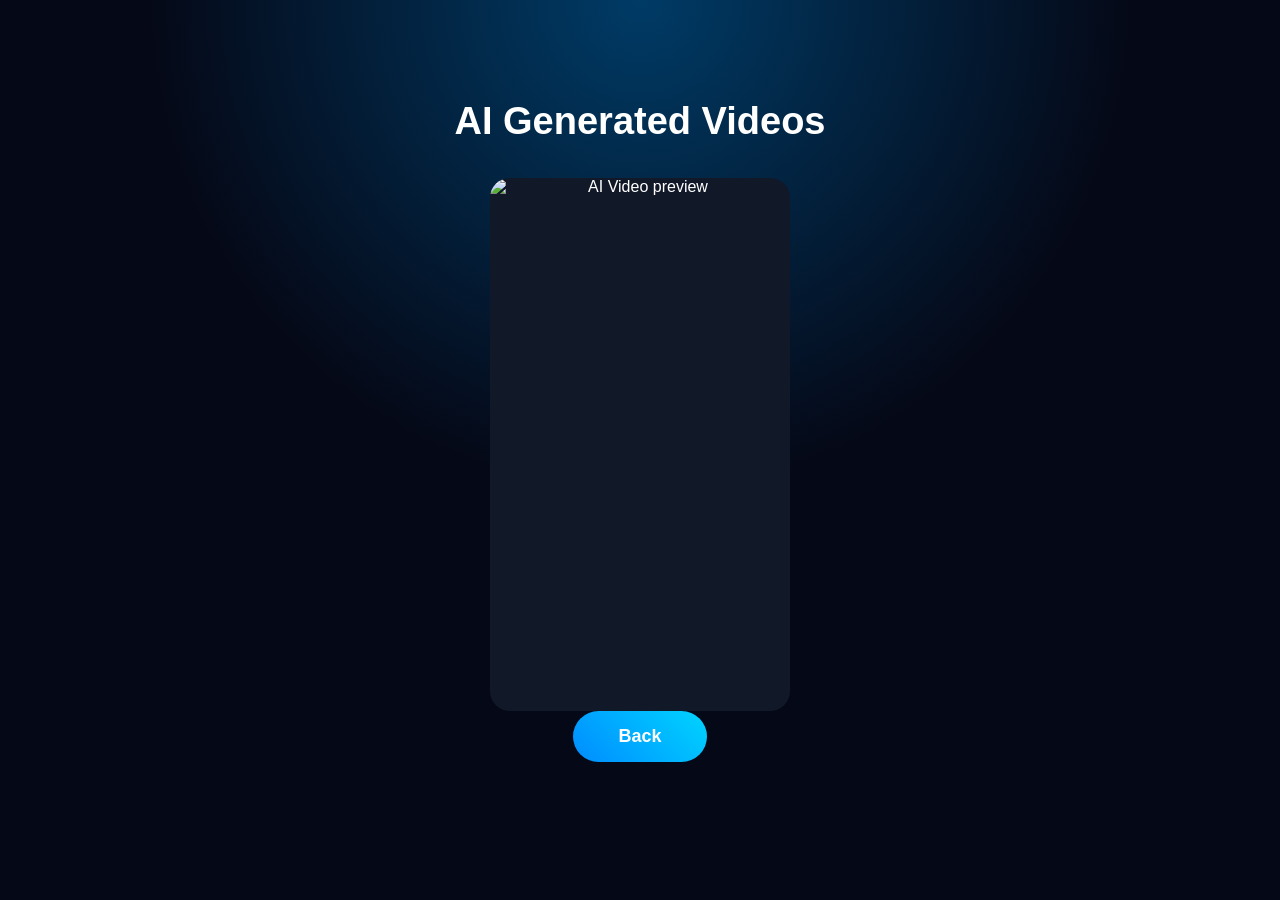
==== ai-videos.html @ a674c2e8 "Add AI generated short section with vertical shorts layout" ====
<!DOCTYPE html>
<html>
<head>
<title>AI Videos | Bilal Kamran</title>
<link rel="stylesheet" href="style.css">
</head>
<body>
<section>
<h2>AI Generated Videos</h2>

<div class="cards video-cards vertical-cards">
<a rel="noopener" target="_blank" class="card video-card" href="video.html?url=https://drive.google.com/file/d/1SSKSe4ExkJfaGHB2hDy2I7KUxuWmXP2m/preview">
<img class="video-thumb" src="https://drive.google.com/thumbnail?id=1SSKSe4ExkJfaGHB2hDy2I7KUxuWmXP2m" alt="AI Video preview">
</a>
</div>

<a href="index.html"><button>Back</button></a>
</section>
</body>
</html>
---- style.css ----
*{margin:0;padding:0;box-sizing:border-box;font-family:Arial,sans-serif}html{scroll-behavior:smooth}body{background:#050816;color:white;overflow-x:hidden}body:before{content:'';position:fixed;inset:0;background:radial-gradient(circle at top,#003b66,#050816 45%);z-index:-2}nav{position:fixed;top:0;width:100%;display:flex;justify-content:space-between;align-items:center;padding:20px 8%;background:#050816dd;backdrop-filter:blur(12px);z-index:1000}.logo{font-size:28px}.logo span,.hero span{color:#00aaff}.nav-links{display:flex;gap:22px}.nav-links a{color:white;text-decoration:none}.nav-links a:hover{color:#00aaff}.page-loader{position:fixed;inset:0;background:#050816;z-index:9999;display:flex;align-items:center;justify-content:center;animation:hideLoader 1.5s forwards}.page-loader div{width:70px;height:70px;border:5px solid #00aaff;border-top-color:transparent;border-radius:50%;animation:spin 1s linear infinite}@keyframes spin{to{transform:rotate(360deg)}}@keyframes hideLoader{to{opacity:0;visibility:hidden}}.hero{height:100vh;display:flex;align-items:center;padding:0 10%;position:relative;overflow:hidden}.timeline-bg{position:absolute;inset:0;background:repeating-linear-gradient(90deg,transparent 0 80px,#00aaff22 81px),repeating-linear-gradient(0deg,transparent 0 60px,#00aaff18 61px);animation:timeline 10s linear infinite;opacity:.35}@keyframes timeline{to{transform:translateX(-160px)}}.hero-content{width:100%;z-index:1}.hero h1{font-size:60px}.hero p{max-width:650px;margin:20px 0;font-size:20px;line-height:1.6}.hero-row{display:flex;align-items:center;gap:60px}.buttons a{text-decoration:none}.buttons button,button{padding:15px 45px;border:0;border-radius:35px;background:linear-gradient(45deg,#008cff,#00d4ff);color:white;cursor:pointer;font-size:18px;font-weight:bold;transition:.3s}.buttons button:hover,button:hover{transform:translateY(-6px) scale(1.05);box-shadow:0 0 35px #00aaff}section{padding:100px 10%;text-align:center}section h2{font-size:38px;margin-bottom:35px}.about-box{background:#111827;padding:35px;border-radius:25px;max-width:900px;margin:auto;display:flex;align-items:center;gap:30px;transition:.4s}.about-box:hover{transform:translateY(-10px);box-shadow:0 0 35px #00aaff}.reveal{animation:reveal 1s ease}@keyframes reveal{from{opacity:0;transform:translateY(50px)}to{opacity:1;transform:translateY(0)}}.cards{display:flex;justify-content:center;gap:30px;flex-wrap:wrap}.card{background:#111827;padding:25px;border-radius:20px;transition:.4s;text-decoration:none;color:white}.card:hover{transform:translateY(-10px) scale(1.03);box-shadow:0 0 35px #00aaff}.profile{width:170px;height:170px;border-radius:50%;object-fit:cover}.contact-cards .contact-card{width:220px;height:180px;display:flex;flex-direction:column;align-items:center;justify-content:center}.contact-card div{font-size:45px;margin-bottom:12px}.contact-card p{color:#aaa}@media(max-width:768px){.hero h1{font-size:42px}.hero-row{flex-direction:column;gap:20px}.nav-links{display:none}.about-box{flex-direction:column}.card{width:90%}}

/* Video portfolio cards */
.video-cards{display:grid;grid-template-columns:repeat(auto-fit,minmax(260px,1fr));gap:35px;max-width:1200px;margin:0 auto;align-items:center}
.video-card{padding:0!important;overflow:hidden;display:block;width:100%;max-width:360px;margin:auto;background:#111827;border-radius:20px}
.video-thumb{display:block;width:100%;height:100%;object-fit:cover}
.video-cards .video-card{aspect-ratio:16/9}
.vertical-cards .video-card,.vertical-card{aspect-ratio:9/16;max-width:300px}
.vertical-cards{grid-template-columns:repeat(auto-fit,minmax(220px,300px));justify-content:center}
@media(max-width:768px){.video-cards{grid-template-columns:1fr}.video-card{max-width:95%}.vertical-cards .video-card,.vertical-card{max-width:260px}}
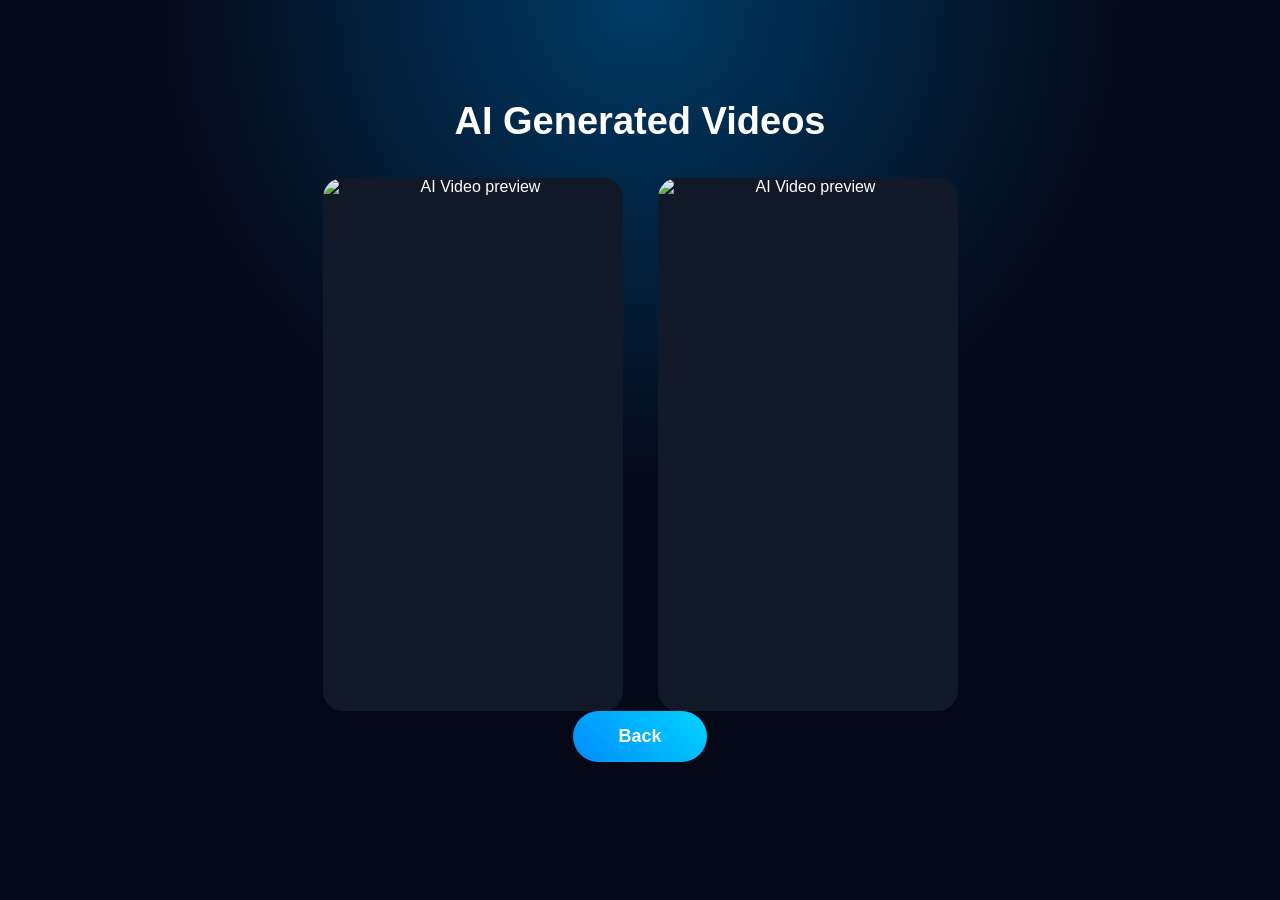
==== commit 28b4edec: "Add second AI generated short" ====
--- a/ai-videos.html
+++ b/ai-videos.html
@@ -12,6 +12,10 @@
 <a rel="noopener" target="_blank" class="card video-card" href="video.html?url=https://drive.google.com/file/d/1SSKSe4ExkJfaGHB2hDy2I7KUxuWmXP2m/preview">
 <img class="video-thumb" src="https://drive.google.com/thumbnail?id=1SSKSe4ExkJfaGHB2hDy2I7KUxuWmXP2m" alt="AI Video preview">
 </a>
+
+<a rel="noopener" target="_blank" class="card video-card" href="video.html?url=https://drive.google.com/file/d/1vic1q8c7c0RLykvrFoA2ByBsp5j6Nu7o/preview">
+<img class="video-thumb" src="https://drive.google.com/thumbnail?id=1vic1q8c7c0RLykvrFoA2ByBsp5j6Nu7o" alt="AI Video preview">
+</a>
 </div>
 
 <a href="index.html"><button>Back</button></a>
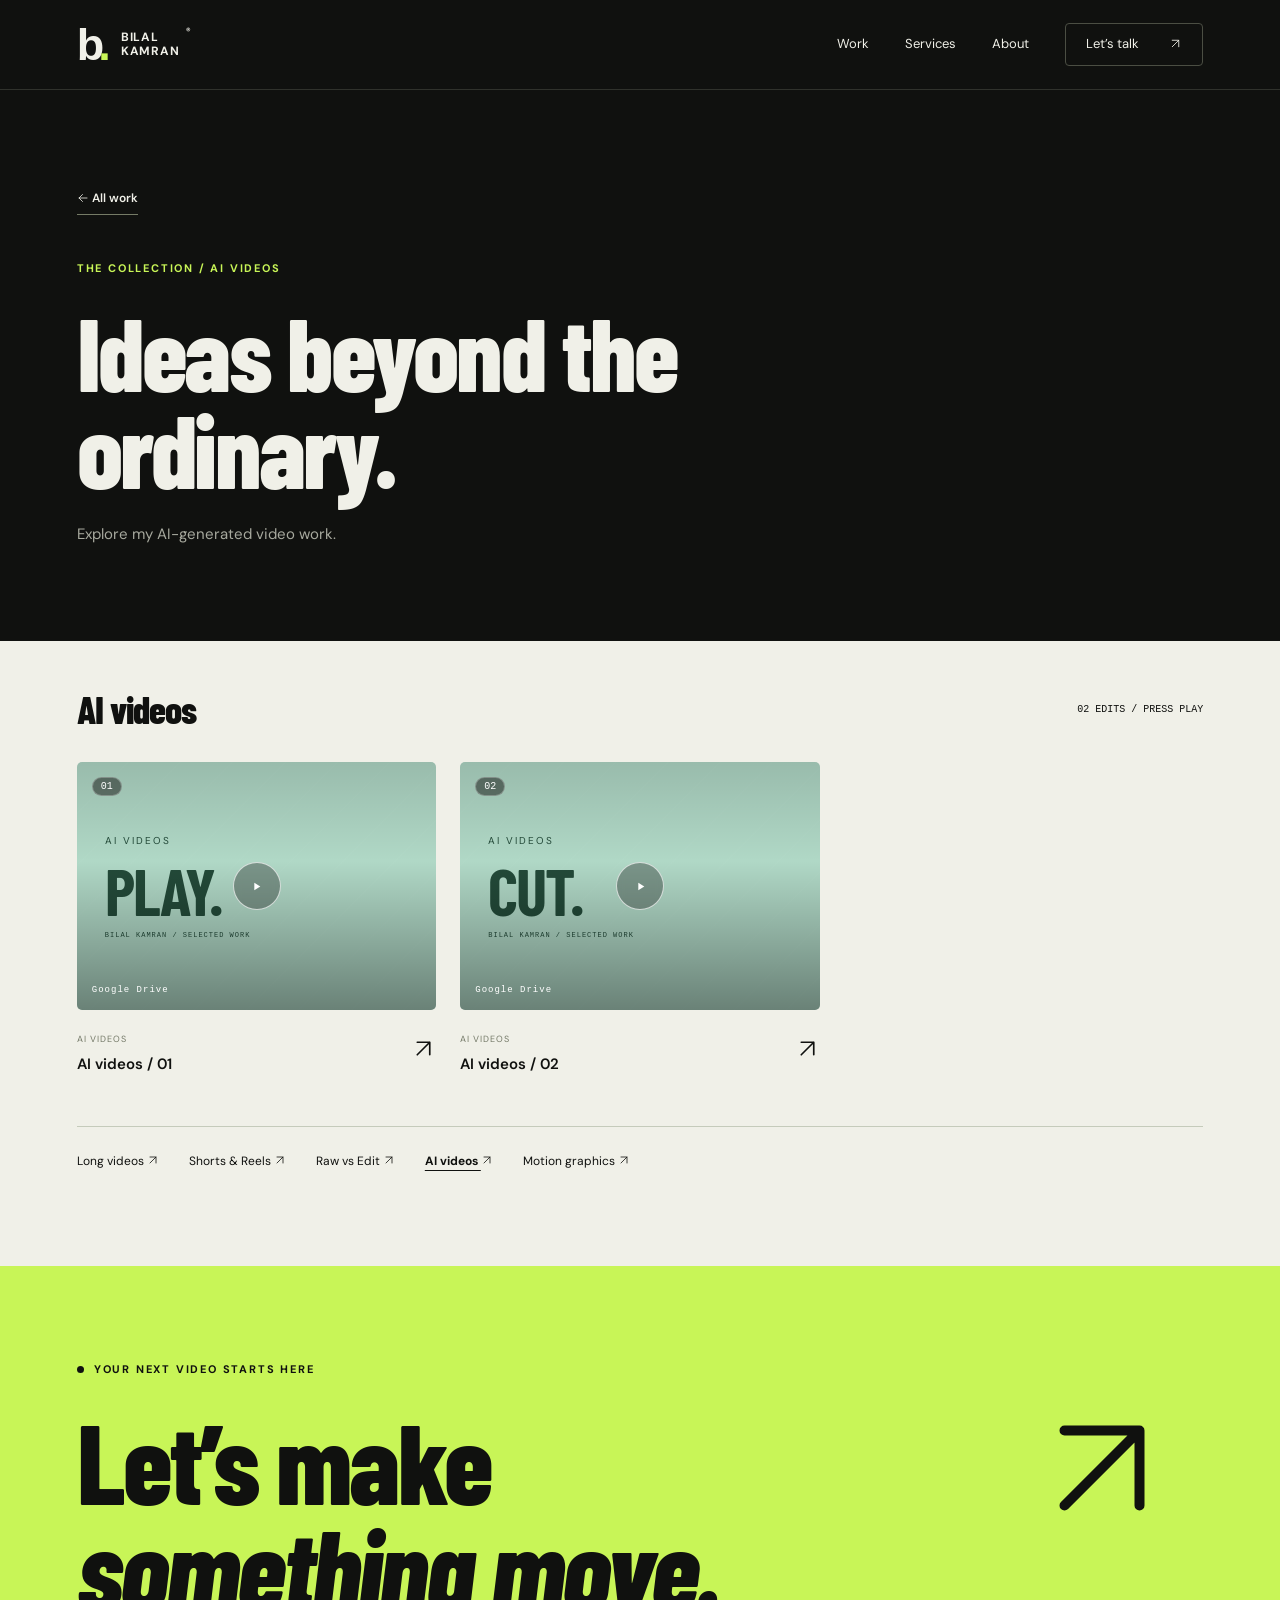
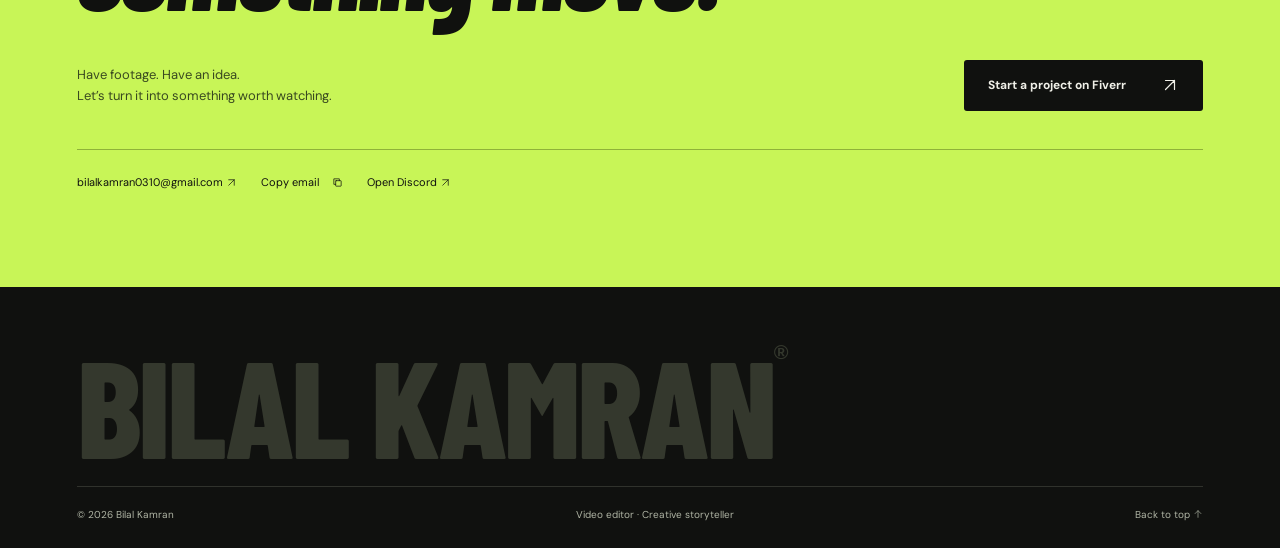
==== commit 7d0b7437: "Rebuild portfolio with cinematic lime design and responsive video galleries" ====
--- a/ai-videos.html
+++ b/ai-videos.html
@@ -1,24 +1,196 @@
-<!DOCTYPE html>
-<html>
+<!doctype html>
+<html lang="en">
 <head>
-<title>AI Videos | Bilal Kamran</title>
+<meta charset="utf-8">
+<meta name="viewport" content="width=device-width, initial-scale=1">
+<meta name="theme-color" content="#10110f">
+<meta name="description" content="Explore my AI-generated video work.">
+<title>AI videos | Bilal Kamran</title>
+<link rel="icon" href="assets/images/profile.ico">
 <link rel="stylesheet" href="style.css">
+<script src="script.js" defer>
+</script>
 </head>
 <body>
-<section>
-<h2>AI Generated Videos</h2>
-
-<div class="cards video-cards vertical-cards">
-<a rel="noopener" target="_blank" class="card video-card" href="video.html?url=https://drive.google.com/file/d/1SSKSe4ExkJfaGHB2hDy2I7KUxuWmXP2m/preview">
-<img class="video-thumb" src="https://drive.google.com/thumbnail?id=1SSKSe4ExkJfaGHB2hDy2I7KUxuWmXP2m" alt="AI Video preview">
+<a class="skip-link" href="#main">Skip to content</a>
+<header class="site-header">
+<a class="brand" href="index.html" aria-label="Bilal Kamran home">
+<span class="brand-symbol">b<span>.</span>
+</span>
+<span>BILAL<br>KAMRAN<span class="brand-dot">®</span>
+</span>
 </a>
-
-<a rel="noopener" target="_blank" class="card video-card" href="video.html?url=https://drive.google.com/file/d/1vic1q8c7c0RLykvrFoA2ByBsp5j6Nu7o/preview">
-<img class="video-thumb" src="https://drive.google.com/thumbnail?id=1vic1q8c7c0RLykvrFoA2ByBsp5j6Nu7o" alt="AI Video preview">
+<button class="menu-toggle" aria-expanded="false" aria-controls="navigation">Menu <span>
+<svg class="icon" viewBox="0 0 24 24" fill="none" stroke="currentColor" stroke-width="1.6" stroke-linecap="round" stroke-linejoin="round" aria-hidden="true">
+<path d="M12 4v16M4 12h16"/>
+</svg>
+</span>
+</button>
+<nav id="navigation" aria-label="Main navigation">
+<a href="index.html#portfolio">Work</a>
+<a href="index.html#services">Services</a>
+<a href="index.html#about">About</a>
+<a class="nav-contact" href="index.html#contact">Let’s talk <span>
+<svg class="icon" viewBox="0 0 24 24" fill="none" stroke="currentColor" stroke-width="1.6" stroke-linecap="round" stroke-linejoin="round" aria-hidden="true">
+<path d="M6 18 18 6M6 6h12v12"/>
+</svg>
+</span>
+</a>
+</nav>
+</header>
+<main id="main">
+<section class="collection-hero section-pad" id="top">
+<a class="text-link" href="index.html#portfolio">
+<svg class="icon" viewBox="0 0 24 24" fill="none" stroke="currentColor" stroke-width="1.6" stroke-linecap="round" stroke-linejoin="round" aria-hidden="true">
+<path d="M20 12H4m7-7-7 7 7 7"/>
+</svg> All work</a>
+<div class="eyebrow">THE COLLECTION / AI VIDEOS</div>
+<h1>Ideas beyond the ordinary.</h1>
+<p>Explore my AI-generated video work.</p>
+</section>
+<section class="work section-pad collection-work">
+<div class="collection-meta">
+<h2>AI videos</h2>
+<span>02 EDITS / PRESS PLAY</span>
+</div>
+<div class="project-grid">
+<article class="project" data-category="ai-videos" data-categories="ai-videos">
+<a class="project-link" href="video.html?url=https%3A%2F%2Fdrive.google.com%2Ffile%2Fd%2F1SSKSe4ExkJfaGHB2hDy2I7KUxuWmXP2m%2Fpreview" aria-label="Watch AI videos / 01">
+<div class="project-art art-ai-videos">
+<div class="art-type" aria-hidden="true">
+<span>AI videos</span>
+<strong>PLAY.</strong>
+<small>BILAL KAMRAN / SELECTED WORK</small>
+</div>
+<img src="https://drive.google.com/thumbnail?id=1SSKSe4ExkJfaGHB2hDy2I7KUxuWmXP2m&amp;sz=w800" alt="Preview of AI videos / 01" loading="lazy" decoding="async">
+<span class="project-index">01</span>
+<span class="play-icon" aria-hidden="true">
+<svg class="icon" viewBox="0 0 24 24" fill="none" stroke="currentColor" stroke-width="1.6" stroke-linecap="round" stroke-linejoin="round" aria-hidden="true">
+<path d="m8 5 11 7-11 7Z" fill="currentColor" stroke="none"/>
+</svg>
+</span>
+<span class="project-provider">Google Drive</span>
+</div>
+<div class="project-caption">
+<div>
+<span>AI videos</span>
+<h3>AI videos / 01</h3>
+</div>
+<span class="project-arrow" aria-hidden="true">
+<svg class="icon" viewBox="0 0 24 24" fill="none" stroke="currentColor" stroke-width="1.6" stroke-linecap="round" stroke-linejoin="round" aria-hidden="true">
+<path d="M6 18 18 6M6 6h12v12"/>
+</svg>
+</span>
+</div>
+</a>
+</article>
+<article class="project" data-category="ai-videos" data-categories="ai-videos">
+<a class="project-link" href="video.html?url=https%3A%2F%2Fdrive.google.com%2Ffile%2Fd%2F1vic1q8c7c0RLykvrFoA2ByBsp5j6Nu7o%2Fpreview" aria-label="Watch AI videos / 02">
+<div class="project-art art-ai-videos">
+<div class="art-type" aria-hidden="true">
+<span>AI videos</span>
+<strong>CUT.</strong>
+<small>BILAL KAMRAN / SELECTED WORK</small>
+</div>
+<img src="https://drive.google.com/thumbnail?id=1vic1q8c7c0RLykvrFoA2ByBsp5j6Nu7o&amp;sz=w800" alt="Preview of AI videos / 02" loading="lazy" decoding="async">
+<span class="project-index">02</span>
+<span class="play-icon" aria-hidden="true">
+<svg class="icon" viewBox="0 0 24 24" fill="none" stroke="currentColor" stroke-width="1.6" stroke-linecap="round" stroke-linejoin="round" aria-hidden="true">
+<path d="m8 5 11 7-11 7Z" fill="currentColor" stroke="none"/>
+</svg>
+</span>
+<span class="project-provider">Google Drive</span>
+</div>
+<div class="project-caption">
+<div>
+<span>AI videos</span>
+<h3>AI videos / 02</h3>
+</div>
+<span class="project-arrow" aria-hidden="true">
+<svg class="icon" viewBox="0 0 24 24" fill="none" stroke="currentColor" stroke-width="1.6" stroke-linecap="round" stroke-linejoin="round" aria-hidden="true">
+<path d="M6 18 18 6M6 6h12v12"/>
+</svg>
+</span>
+</div>
+</a>
+</article>
+</div>
+<nav class="collection-nav" aria-label="Work collections">
+<a href="long-videos.html" >Long videos <svg class="icon" viewBox="0 0 24 24" fill="none" stroke="currentColor" stroke-width="1.6" stroke-linecap="round" stroke-linejoin="round" aria-hidden="true">
+<path d="M6 18 18 6M6 6h12v12"/>
+</svg>
+</a>
+<a href="shorts.html" >Shorts & Reels <svg class="icon" viewBox="0 0 24 24" fill="none" stroke="currentColor" stroke-width="1.6" stroke-linecap="round" stroke-linejoin="round" aria-hidden="true">
+<path d="M6 18 18 6M6 6h12v12"/>
+</svg>
+</a>
+<a href="raw-edit-shorts.html" >Raw vs Edit <svg class="icon" viewBox="0 0 24 24" fill="none" stroke="currentColor" stroke-width="1.6" stroke-linecap="round" stroke-linejoin="round" aria-hidden="true">
+<path d="M6 18 18 6M6 6h12v12"/>
+</svg>
+</a>
+<a href="ai-videos.html" aria-current="page">AI videos <svg class="icon" viewBox="0 0 24 24" fill="none" stroke="currentColor" stroke-width="1.6" stroke-linecap="round" stroke-linejoin="round" aria-hidden="true">
+<path d="M6 18 18 6M6 6h12v12"/>
+</svg>
+</a>
+<a href="motion-graphics.html" >Motion graphics <svg class="icon" viewBox="0 0 24 24" fill="none" stroke="currentColor" stroke-width="1.6" stroke-linecap="round" stroke-linejoin="round" aria-hidden="true">
+<path d="M6 18 18 6M6 6h12v12"/>
+</svg>
+</a>
+</nav>
+</section>
+<section class="contact section-pad" id="contact">
+<div class="eyebrow">
+<span class="status-dot">
+</span> YOUR NEXT VIDEO STARTS HERE</div>
+<h2>Let’s make<br>
+<em>something move.</em>
+<span class="contact-arrow" aria-hidden="true">
+<svg class="icon" viewBox="0 0 24 24" fill="none" stroke="currentColor" stroke-width="1.6" stroke-linecap="round" stroke-linejoin="round" aria-hidden="true">
+<path d="M6 18 18 6M6 6h12v12"/>
+</svg>
+</span>
+</h2>
+<div class="contact-bottom">
+<p>Have footage. Have an idea.<br>Let’s turn it into something worth watching.</p>
+<a class="button button-dark" href="https://www.fiverr.com/btrexop" target="_blank" rel="noopener noreferrer">Start a project on Fiverr <span>
+<svg class="icon" viewBox="0 0 24 24" fill="none" stroke="currentColor" stroke-width="1.6" stroke-linecap="round" stroke-linejoin="round" aria-hidden="true">
+<path d="M6 18 18 6M6 6h12v12"/>
+</svg>
+</span>
 </a>
 </div>
-
-<a href="index.html"><button>Back</button></a>
+<div class="contact-links">
+<a href="mailto:bilalkamran0310@gmail.com">bilalkamran0310@gmail.com <svg class="icon" viewBox="0 0 24 24" fill="none" stroke="currentColor" stroke-width="1.6" stroke-linecap="round" stroke-linejoin="round" aria-hidden="true">
+<path d="M6 18 18 6M6 6h12v12"/>
+</svg>
+</a>
+<button class="copy-email" type="button">Copy email <span>
+<svg class="icon" viewBox="0 0 24 24" fill="none" stroke="currentColor" stroke-width="1.6" stroke-linecap="round" stroke-linejoin="round" aria-hidden="true">
+<rect x="8" y="8" width="12" height="12" rx="1"/>
+<path d="M16 8V4H4v12h4"/>
+</svg>
+</span>
+</button>
+<a href="https://discord.com" target="_blank" rel="noopener noreferrer">Open Discord <svg class="icon" viewBox="0 0 24 24" fill="none" stroke="currentColor" stroke-width="1.6" stroke-linecap="round" stroke-linejoin="round" aria-hidden="true">
+<path d="M6 18 18 6M6 6h12v12"/>
+</svg>
+</a>
+<span class="copy-status" role="status" aria-live="polite">
+</span>
+</div>
 </section>
+</main>
+<footer class="footer">
+<a class="footer-name" href="index.html">BILAL KAMRAN<span>®</span>
+</a>
+<div>
+<span>© 2026 Bilal Kamran</span>
+<span>Video editor · Creative storyteller</span>
+<a href="#top">Back to top <svg class="icon" viewBox="0 0 24 24" fill="none" stroke="currentColor" stroke-width="1.6" stroke-linecap="round" stroke-linejoin="round" aria-hidden="true">
+<path d="M12 20V4m-7 7 7-7 7 7"/>
+</svg>
+</a>
+</div>
+</footer>
 </body>
 </html>
--- a/style.css
+++ b/style.css
@@ -1,10 +1,303 @@
-*{margin:0;padding:0;box-sizing:border-box;font-family:Arial,sans-serif}html{scroll-behavior:smooth}body{background:#050816;color:white;overflow-x:hidden}body:before{content:'';position:fixed;inset:0;background:radial-gradient(circle at top,#003b66,#050816 45%);z-index:-2}nav{position:fixed;top:0;width:100%;display:flex;justify-content:space-between;align-items:center;padding:20px 8%;background:#050816dd;backdrop-filter:blur(12px);z-index:1000}.logo{font-size:28px}.logo span,.hero span{color:#00aaff}.nav-links{display:flex;gap:22px}.nav-links a{color:white;text-decoration:none}.nav-links a:hover{color:#00aaff}.page-loader{position:fixed;inset:0;background:#050816;z-index:9999;display:flex;align-items:center;justify-content:center;animation:hideLoader 1.5s forwards}.page-loader div{width:70px;height:70px;border:5px solid #00aaff;border-top-color:transparent;border-radius:50%;animation:spin 1s linear infinite}@keyframes spin{to{transform:rotate(360deg)}}@keyframes hideLoader{to{opacity:0;visibility:hidden}}.hero{height:100vh;display:flex;align-items:center;padding:0 10%;position:relative;overflow:hidden}.timeline-bg{position:absolute;inset:0;background:repeating-linear-gradient(90deg,transparent 0 80px,#00aaff22 81px),repeating-linear-gradient(0deg,transparent 0 60px,#00aaff18 61px);animation:timeline 10s linear infinite;opacity:.35}@keyframes timeline{to{transform:translateX(-160px)}}.hero-content{width:100%;z-index:1}.hero h1{font-size:60px}.hero p{max-width:650px;margin:20px 0;font-size:20px;line-height:1.6}.hero-row{display:flex;align-items:center;gap:60px}.buttons a{text-decoration:none}.buttons button,button{padding:15px 45px;border:0;border-radius:35px;background:linear-gradient(45deg,#008cff,#00d4ff);color:white;cursor:pointer;font-size:18px;font-weight:bold;transition:.3s}.buttons button:hover,button:hover{transform:translateY(-6px) scale(1.05);box-shadow:0 0 35px #00aaff}section{padding:100px 10%;text-align:center}section h2{font-size:38px;margin-bottom:35px}.about-box{background:#111827;padding:35px;border-radius:25px;max-width:900px;margin:auto;display:flex;align-items:center;gap:30px;transition:.4s}.about-box:hover{transform:translateY(-10px);box-shadow:0 0 35px #00aaff}.reveal{animation:reveal 1s ease}@keyframes reveal{from{opacity:0;transform:translateY(50px)}to{opacity:1;transform:translateY(0)}}.cards{display:flex;justify-content:center;gap:30px;flex-wrap:wrap}.card{background:#111827;padding:25px;border-radius:20px;transition:.4s;text-decoration:none;color:white}.card:hover{transform:translateY(-10px) scale(1.03);box-shadow:0 0 35px #00aaff}.profile{width:170px;height:170px;border-radius:50%;object-fit:cover}.contact-cards .contact-card{width:220px;height:180px;display:flex;flex-direction:column;align-items:center;justify-content:center}.contact-card div{font-size:45px;margin-bottom:12px}.contact-card p{color:#aaa}@media(max-width:768px){.hero h1{font-size:42px}.hero-row{flex-direction:column;gap:20px}.nav-links{display:none}.about-box{flex-direction:column}.card{width:90%}}
-
-/* Video portfolio cards */
-.video-cards{display:grid;grid-template-columns:repeat(auto-fit,minmax(260px,1fr));gap:35px;max-width:1200px;margin:0 auto;align-items:center}
-.video-card{padding:0!important;overflow:hidden;display:block;width:100%;max-width:360px;margin:auto;background:#111827;border-radius:20px}
-.video-thumb{display:block;width:100%;height:100%;object-fit:cover}
-.video-cards .video-card{aspect-ratio:16/9}
-.vertical-cards .video-card,.vertical-card{aspect-ratio:9/16;max-width:300px}
-.vertical-cards{grid-template-columns:repeat(auto-fit,minmax(220px,300px));justify-content:center}
-@media(max-width:768px){.video-cards{grid-template-columns:1fr}.video-card{max-width:95%}.vertical-cards .video-card,.vertical-card{max-width:260px}}
+@import url('https://fonts.googleapis.com/css2?family=Barlow+Condensed:wght@600;700;800;900&family=DM+Sans:wght@400;500;600;700&display=swap');
+:root{--ink:#10110f;--paper:#f0f0e8;--lime:#c8f557;--muted:#a7a99e;--line:#30322c;--display:'Barlow Condensed','Arial Narrow',Impact,sans-serif;--body:'DM Sans',Arial,sans-serif}
+*{box-sizing:border-box}
+html{scroll-behavior:smooth;scroll-padding-top:100px}
+body{margin:0;background:var(--ink);color:var(--paper);font-family:var(--body);font-size:15px;line-height:1.6}
+a{color:inherit;text-decoration:none}
+button{font:inherit;cursor:pointer}
+button,a{-webkit-tap-highlight-color:transparent}
+button{color:inherit}
+button:focus-visible,a:focus-visible,summary:focus-visible{outline:3px solid #6b9e13;outline-offset:5px}
+img{max-width:100%;display:block}
+h1,h2,h3,p{margin:0}
+h1,h2{font-family:var(--display);font-weight:800;line-height:.95;letter-spacing:-.025em}
+h2{font-size:clamp(52px,6.2vw,84px)}
+h2 em,h1 em{font-style:italic}
+p{color:var(--muted)}
+[hidden]{display:none!important}
+.section-pad{padding:95px max(6vw,24px)}
+.eyebrow{display:flex;align-items:center;gap:10px;font-size:11px;font-weight:700;letter-spacing:1.8px}
+.status-dot{width:7px;height:7px;border-radius:50%;background:var(--lime);box-shadow:0 0 0 4px #c8f55713;flex-shrink:0}
+.site-header{padding:22px 6vw;display:flex;justify-content:space-between;align-items:center;border-bottom:1px solid var(--line);background:#10110ff2;position:relative;z-index:10}
+.brand{display:flex;gap:12px;align-items:center;font-size:12px;font-weight:700;line-height:1.15;letter-spacing:.8px;position:relative}
+.brand-symbol{font-family:Arial,sans-serif;font-size:45px;line-height:1;font-weight:900;letter-spacing:-6px;margin-right:4px}
+.brand-symbol span{color:var(--lime)}
+.brand-dot{font-size:9px;position:absolute;right:-12px;top:4px}
+.site-header nav{display:flex;align-items:center;gap:36px;font-size:13px}
+.site-header nav a:not(.nav-contact):hover{color:var(--lime)}
+.nav-contact{border:1px solid #4b4e43;padding:10px 20px;border-radius:4px;display:flex;gap:30px}
+.nav-contact:hover{background:var(--lime);color:var(--ink)}
+.menu-toggle{display:none}
+.hero{position:relative;padding-top:30px;padding-bottom:25px;overflow:hidden}
+.hero-topline{display:flex;align-items:center;justify-content:space-between}
+.hero-edition{font:10px monospace;color:#93978b;letter-spacing:1px}
+.hero-layout{display:grid;grid-template-columns:1.03fr 1fr;gap:40px;align-items:center;min-height:625px}
+.hero h1{font-size:clamp(75px,8.1vw,124px);line-height:.88;letter-spacing:-.025em;position:relative;z-index:1}
+.hero h1 em{color:var(--lime)}
+.outline-word{-webkit-text-stroke:1px #d3d8c7;color:transparent}
+.title-star{display:inline-block;color:var(--lime);font-size:.75em;margin-left:35px;vertical-align:top;font-weight:400;line-height:1.1}
+.hero-copy p{margin-top:28px;font-size:14px;line-height:1.8}
+.hero-actions{display:flex;gap:24px;align-items:center;margin-top:28px;flex-wrap:wrap}
+.button{display:inline-flex;align-items:center;justify-content:space-between;gap:35px;padding:15px 23px;font-size:12px;font-weight:700;border-radius:3px;border:1px solid transparent;transition:transform .2s,background .2s}
+.button:hover{transform:translateY(-3px)}
+.button span{font-size:18px;line-height:1}
+.button-lime{background:var(--lime);color:var(--ink)}
+.text-link{font-size:12px;font-weight:600;border-bottom:1px solid #757b66;padding-bottom:6px;display:inline-block}
+.text-link:hover{color:#88ac38}
+.hero-visual{position:relative;padding:30px 0 45px;min-width:0}
+.editor-window{position:relative;background:#1a1c17;border:1px solid #474b3a;border-radius:8px;transform:rotate(-5deg);box-shadow:0 30px 80px #0007;z-index:2;overflow:hidden}
+.editor-title{display:flex;justify-content:space-between;gap:10px;padding:13px 16px;font:9px monospace;letter-spacing:1px;color:#b3b9a5}
+.editor-title i{display:inline-block;width:5px;height:5px;border-radius:50%;background:var(--lime);margin-right:6px}
+.featured-frame{display:block;position:relative;aspect-ratio:16/10;overflow:hidden;background:#272d20;margin:0 10px}
+.featured-frame>img{position:absolute;width:100%;height:100%;object-fit:cover;filter:saturate(.72)}
+.featured-fallback{position:absolute;inset:0;background:radial-gradient(ellipse at 80% 0,#708446,transparent 70%),#242e1b;padding:30px}
+.featured-fallback span{font-family:var(--display);font-size:75px;line-height:1;font-weight:800;color:var(--lime)}
+.featured-overlay{position:absolute;inset:0;background:linear-gradient(transparent 30%,#0009)}
+.featured-play{position:absolute;top:45%;left:45%;width:54px;height:54px;display:grid;place-content:center;border:1px solid #fffa;border-radius:50%;background:#ffffff15;backdrop-filter:blur(6px);font-size:18px;transition:background .2s,transform .2s}
+.featured-frame:hover .featured-play{background:var(--lime);color:var(--ink);transform:scale(1.1)}
+.featured-label{position:absolute;bottom:20px;left:20px;right:20px;font-size:11px;font-weight:700;letter-spacing:2px;display:flex;justify-content:space-between}
+.timeline{position:relative;padding:12px 18px 18px}
+.time-ruler{display:flex;justify-content:space-between;font:8px monospace;color:#818873;padding-left:25px;padding-bottom:10px}
+.timeline-row{display:flex;gap:4px;margin-top:5px;align-items:center}
+.timeline-row>span{font:8px monospace;width:20px;color:#a8af97}
+.timeline-row i{height:24px;border-radius:2px;background:#73884e;flex:2;border:1px solid #a6bf77}
+.timeline-row i:nth-child(3){background:#a2b386;flex:1}
+.timeline-row i:nth-child(4){background:#667846;flex:1.5}
+.audio-track i{height:20px;background:repeating-linear-gradient(90deg,transparent 0 3px,#afcc77 3px 4px),#40502d;border-color:#657d45}
+.playhead{position:absolute;left:57%;top:10px;bottom:12px;width:1px;background:var(--lime)}
+.playhead:before{content:'';position:absolute;top:0;left:-4px;border:5px solid transparent;border-top-color:var(--lime)}
+.orbit{position:absolute;border:1px solid #c8f55721;width:112%;height:82%;border-radius:50%;top:15%;left:-8%;transform:rotate(-30deg)}
+.orbit-two{transform:rotate(35deg);width:100%;height:100%;top:0}
+.floating-note{position:absolute;z-index:3;right:-18px;bottom:14px;background:var(--lime);color:var(--ink);padding:20px 26px;transform:rotate(6deg);box-shadow:0 8px 20px #0005;display:grid;gap:5px}
+.floating-note span{font:8px monospace;letter-spacing:1px}
+.floating-note strong{font-family:var(--display);font-size:29px;line-height:1.2}
+.visual-caption{font:8px monospace;letter-spacing:1px;color:#939b83;display:flex;justify-content:space-between;margin:32px 10px 0}
+.hero-bottom{padding-top:22px;border-top:1px solid var(--line);display:flex;justify-content:space-between;align-items:center;font-size:9px;letter-spacing:1.5px;color:#b2b4a9}
+.hero-bottom b{color:var(--lime);margin:0 16px}
+.hero-bottom a span{margin-left:18px}
+.ticker{display:flex;justify-content:space-around;gap:32px;align-items:center;padding:21px 24px;background:var(--lime);color:var(--ink);overflow:hidden;white-space:nowrap;font-family:var(--display);font-size:27px;font-weight:700;letter-spacing:.5px}
+.ticker b{font-size:32px;line-height:1}
+.work{background:var(--paper);color:var(--ink)}
+.section-heading{display:flex;justify-content:space-between;gap:35px;align-items:flex-end;margin-bottom:45px}
+.section-heading .eyebrow{margin-bottom:20px}
+.section-heading p{font-size:13px;line-height:1.9;margin-bottom:4px}
+.work p,.about p{color:#606457}
+.filters{display:flex;flex-wrap:wrap;gap:9px;padding:0 0 28px;border-bottom:1px solid #d1d4c7;margin-bottom:35px}
+.filters button{background:transparent;border:1px solid #c5c9ba;padding:9px 16px;font-size:11px;border-radius:30px;transition:background .2s}
+.filters button:hover{background:#e0e4d4}
+.filters button[aria-pressed=true]{background:var(--ink);color:var(--paper);border-color:var(--ink)}
+.project-grid{display:grid;grid-template-columns:repeat(3,minmax(0,1fr));gap:36px 24px}
+.project-art{aspect-ratio:16/11;position:relative;overflow:hidden;background:#234436;color:#e8f7c0;border-radius:5px}
+.project-art>img{position:absolute;inset:0;width:100%;height:100%;object-fit:cover;transition:transform .5s,filter .3s}
+.project-art:after{content:'';position:absolute;inset:0;pointer-events:none;background:linear-gradient(#0002,transparent 40%,#0006)}
+.project-art img.is-broken,.featured-frame img.is-broken{display:none}
+.art-type{padding:28px;height:100%;display:flex;flex-direction:column;justify-content:center;gap:12px;background:repeating-linear-gradient(135deg,transparent 0 35px,#ffffff04 36px 37px)}
+.art-type span{font-size:10px;text-transform:uppercase;letter-spacing:2px}
+.art-type strong{font-family:var(--display);font-size:65px;line-height:.9;letter-spacing:-2px}
+.art-type small{font:7px monospace;letter-spacing:1px}
+.art-shorts{background:#d5e9a2;color:#2c4120}
+.art-raw-edit-shorts{background:#c9c6e3;color:#38334f}
+.art-ai-videos{background:#b0d8c6;color:#234a39}
+.art-motion-graphics{background:#e1b39a;color:#573024}
+.project-index{position:absolute;left:15px;top:15px;z-index:1;color:white;font:10px monospace;background:#10110f80;border:1px solid #fff4;padding:3px 8px;border-radius:20px}
+.project-provider{position:absolute;bottom:15px;left:15px;color:white;font:9px monospace;z-index:1;letter-spacing:1px}
+.play-icon{position:absolute;left:calc(50% - 24px);top:calc(50% - 24px);width:48px;height:48px;display:grid;place-content:center;border:1px solid #ffffffb0;background:#10110f55;backdrop-filter:blur(5px);border-radius:50%;color:white;z-index:2;font-size:13px;transition:transform .25s,background .25s}
+.project-link:hover img{transform:scale(1.05)}
+.project-link:hover .play-icon{background:var(--lime);color:var(--ink);border-color:var(--lime);transform:scale(1.1)}
+.project-caption{display:flex;justify-content:space-between;align-items:center;margin-top:15px}
+.project-caption div>span{font-size:9px;text-transform:uppercase;color:#747968;letter-spacing:1px}
+.project-caption h3{font-size:15px;font-weight:600;margin-top:3px}
+.project-arrow{font-size:25px}
+.gallery-bottom{display:flex;justify-content:space-between;align-items:center;gap:20px;margin-top:45px}
+.gallery-bottom p{font-size:12px}
+.button-outline{background:transparent;border-color:currentColor}
+.collections{margin-top:35px;border-top:1px solid #d1d4c7;padding-top:20px;font-size:12px}
+.collections summary{cursor:pointer;display:flex;justify-content:space-between}
+.collections>div{display:flex;flex-wrap:wrap;gap:15px 30px;padding-top:20px}
+.collections a:hover{text-decoration:underline}
+.services .section-heading{margin-bottom:40px}
+.services h2 em{color:var(--lime)}
+.service-row{border-top:1px solid var(--line);display:grid;grid-template-columns:45px 1fr 1fr 45px;align-items:center;gap:30px;padding:32px 0;transition:padding .25s,background .25s}
+.service-row:last-child{border-bottom:1px solid var(--line)}
+.service-number{font:11px monospace;color:#8a9180}
+.service-row h3{font-family:var(--display);font-size:34px;font-weight:600;line-height:1.1}
+.service-row p{font-size:12px;max-width:300px}
+.service-arrow{font-size:30px;text-align:right}
+.service-row:hover{padding-left:15px;padding-right:15px;background:#1b1f16}
+.service-row:hover h3,.service-row:hover .service-arrow{color:var(--lime)}
+.about{background:#e4e7da;color:var(--ink);display:grid;grid-template-columns:.85fr 1.15fr;gap:100px;align-items:center}
+.portrait-wrap{position:relative;max-width:420px;aspect-ratio:1/1.08;display:flex;align-items:center;justify-content:center;background:#cdd3bf;border-radius:4px}
+.portrait-grid{position:absolute;inset:0;background-image:linear-gradient(#a7b09466 1px,transparent 1px),linear-gradient(90deg,#a7b09466 1px,transparent 1px);background-size:30px 30px}
+.portrait-wrap img{width:83%;height:auto;filter:grayscale(1);mix-blend-mode:multiply;border-radius:50%;position:relative}
+.portrait-tag{position:absolute;bottom:24px;left:-15px;transform:rotate(-5deg);background:var(--ink);color:var(--paper);font:9px monospace;padding:13px 20px;letter-spacing:1px}
+.portrait-star{position:absolute;right:-25px;top:-35px;color:#75932f;font-size:110px;line-height:1}
+.about-copy .eyebrow{margin-bottom:25px}
+.about h2{font-size:clamp(46px,4.8vw,66px);margin-bottom:25px}
+.about-copy p{font-size:13px;line-height:1.9;margin-bottom:16px}
+.tool-tags{display:flex;gap:15px;flex-wrap:wrap;margin:25px 0}
+.tool-tags>span{display:flex;align-items:center;gap:10px;border:1px solid #bbc1ad;padding:8px 12px;font-size:10px}
+.tool-tags b{font-size:12px}
+.contact{background:var(--lime);color:var(--ink);position:relative;overflow:hidden}
+.contact .status-dot{background:var(--ink)}
+.contact h2{font-size:clamp(65px,8.7vw,124px);margin:30px 0 40px;position:relative;letter-spacing:-.025em;max-width:1100px}
+.contact-arrow{position:absolute;right:0;top:-15px;font-family:Arial,sans-serif;font-size:150px;font-weight:400}
+.contact-bottom{display:flex;justify-content:space-between;align-items:center;gap:30px}
+.contact p{color:#394920;font-size:13px}
+.button-dark{background:var(--ink);color:var(--paper)}
+.contact-links{display:flex;align-items:center;gap:24px;flex-wrap:wrap;margin-top:38px;padding-top:24px;border-top:1px solid #8fb238;font-size:11px}
+.contact-links a:hover{text-decoration:underline}
+.copy-email{padding:0;border:0;background:transparent;font-size:11px}
+.copy-email span{margin-left:10px}
+.copy-status{font-size:11px}
+.footer{padding:35px 6vw 25px}
+.footer-name{font-family:var(--display);font-size:clamp(42px,10.7vw,160px);font-weight:800;line-height:1.2;letter-spacing:-.025em;color:#34382d;display:block}
+.footer-name>span{font-family:Arial;font-size:20px;vertical-align:top;line-height:3}
+.footer>div{border-top:1px solid var(--line);display:flex;justify-content:space-between;gap:20px;padding-top:20px;font-size:10px;color:#b0b5a5}
+.collection-hero .eyebrow{margin-top:45px;margin-bottom:25px;color:var(--lime)}
+.collection-hero h1{font-size:clamp(60px,8vw,110px);max-width:800px}
+.collection-hero p{margin-top:25px}
+.collection-work{padding-top:50px}
+.collection-meta{display:flex;justify-content:space-between;align-items:center;gap:20px;margin-bottom:35px}
+.collection-meta h2{font-size:38px}
+.collection-meta>span{font:10px monospace}
+.collection-nav{display:flex;flex-wrap:wrap;gap:20px 30px;border-top:1px solid #c5cbbb;margin-top:50px;padding-top:25px;font-size:12px}
+.collection-nav [aria-current]{font-weight:700;text-decoration:underline;text-underline-offset:5px}
+.player-page{padding-top:40px;min-height:75vh}
+.player-heading{display:flex;align-items:center;justify-content:space-between;gap:20px;margin:35px 0}
+.player-heading h1{font-size:64px;margin-top:15px}
+.player-heading .eyebrow{color:var(--lime)}
+.player-shell{background:#000;aspect-ratio:16/9;border:1px solid var(--line);display:grid;place-items:center;position:relative}
+.player-shell iframe{width:100%;height:100%;border:0;position:absolute;inset:0}
+.player-shell>p{padding:30px;text-align:center}
+.player-help{font-size:12px;margin-top:20px}
+.skip-link{position:fixed;left:15px;top:-100px;z-index:50;background:var(--lime);color:var(--ink);padding:12px}
+.skip-link:focus{top:15px}
+.sr-only{position:absolute!important;width:1px;height:1px;overflow:hidden;clip-path:inset(50%);white-space:nowrap}
+.reveal{animation:arrive .65s ease both}
+@keyframes arrive{from{opacity:0;transform:translateY(12px)}
+to{opacity:1;transform:none}
+}
+
+@media(min-width:1600px){.section-pad,.site-header,.footer{padding-left:max(6vw,calc((100vw - 1400px)/2));padding-right:max(6vw,calc((100vw - 1400px)/2))}
+.hero-layout{min-height:720px}
+}
+
+@media(max-width:1000px){.hero-layout{gap:25px;min-height:570px}
+.hero h1{font-size:8.8vw}
+.hero-actions{gap:18px}
+.title-star{margin-left:15px}
+.floating-note{right:-8px;padding:16px}
+.about{gap:55px}
+.service-row{grid-template-columns:25px 1fr 1fr 25px;gap:20px}
+.contact-arrow{font-size:110px}
+.project-grid{gap:30px 18px}
+.art-type{padding:20px}
+.art-type strong{font-size:50px}
+}
+
+@media(max-width:760px){.section-pad{padding:65px 24px}
+.site-header{padding:18px 24px}
+.site-header nav{gap:20px}
+.hero{padding-top:28px;padding-bottom:24px}
+.hero-layout{grid-template-columns:1fr;gap:30px;padding-top:45px}
+.hero h1{font-size:clamp(82px,15.5vw,120px)}
+.hero-topline .eyebrow{font-size:9px;letter-spacing:1px}
+.hero-edition{display:none}
+.hero-copy p{max-width:420px}
+.hero-visual{max-width:510px;width:90%;margin:0 auto 15px;padding-bottom:45px}
+.editor-window{transform:rotate(-3deg)}
+.floating-note{bottom:10px;right:-20px}
+.hero-bottom{font-size:8px;letter-spacing:1px}
+.ticker{justify-content:flex-start;padding:15px 24px;font-size:23px;gap:25px}
+.section-heading{gap:25px}
+.section-heading p{font-size:12px;max-width:210px}
+.project-grid{grid-template-columns:repeat(2,minmax(0,1fr));gap:28px 18px}
+.project-art{aspect-ratio:4/3}
+.art-type strong{font-size:45px}
+.services .section-heading p{max-width:180px}
+.service-row{grid-template-columns:24px 1fr 25px;gap:18px;padding:25px 0}
+.service-row h3{font-size:31px}
+.service-row p{grid-column:2;max-width:400px}
+.service-arrow{grid-row:1;grid-column:3}
+.about{grid-template-columns:1fr;gap:50px}
+.portrait-wrap{width:75%;max-width:360px;margin:10px auto}
+.about-copy{max-width:540px}
+.contact h2{font-size:clamp(60px,10vw,90px)}
+.contact-arrow{font-size:90px;right:0;top:-5px}
+.contact-links{gap:18px}
+.footer{padding:30px 24px}
+.footer>div{font-size:9px;flex-wrap:wrap}
+.footer-name{font-size:12.7vw}
+.collection-hero h1{font-size:70px}
+}
+
+@media(max-width:520px){.brand{font-size:10px}
+.brand-symbol{font-size:37px}
+.menu-toggle{display:flex;gap:20px;align-items:center;background:transparent;border:1px solid #4b4e43;padding:8px 12px;font-size:12px}
+.site-header nav{display:none;position:absolute;top:100%;left:0;right:0;background:var(--ink);padding:24px;flex-direction:column;align-items:stretch;border-bottom:1px solid var(--line);gap:20px}
+.site-header nav.is-open{display:flex}
+.nav-contact{justify-content:space-between}
+.hero h1{font-size:19.1vw}
+.title-star{font-size:.7em;margin-left:20px}
+.hero-copy p{font-size:13px}
+.desktop-break{display:none}
+.hero-actions{gap:20px}
+.hero-actions .text-link{font-size:11px}
+.button{padding:13px 17px;gap:22px;font-size:11px}
+.hero-visual{width:94%;margin-top:15px}
+.floating-note{padding:14px 18px;right:-10px;bottom:18px}
+.floating-note strong{font-size:25px}
+.visual-caption{font-size:6px}
+.hero-bottom>span{font-size:7px}
+.hero-bottom b{margin:0 8px}
+.hero-bottom a{font-size:7px}
+.hero-bottom a span{margin-left:6px}
+.section-heading{display:block;margin-bottom:30px}
+.section-heading p{max-width:none;margin-top:22px}
+.section-heading h2{font-size:61px}
+.filters{gap:7px;margin-bottom:25px;padding-bottom:25px}
+.filters button{padding:8px 12px;font-size:10px}
+.project-grid{grid-template-columns:1fr;gap:30px}
+.project-art{aspect-ratio:16/10}
+.art-type{padding:30px}
+.art-type strong{font-size:68px}
+.project-caption h3{font-size:16px}
+.gallery-bottom{flex-direction:column;align-items:flex-start;margin-top:30px;gap:20px}
+.services .section-heading p{max-width:none}
+.service-row h3{font-size:29px}
+.service-row p{font-size:12px}
+.about h2{font-size:53px}
+.portrait-wrap{width:90%}
+.portrait-star{font-size:90px;right:-15px}
+.contact h2{font-size:14vw;line-height:1}
+.contact-arrow{position:static;display:inline-block;font-size:70px;margin:10px 0 0 20px;vertical-align:middle;line-height:.7}
+.contact-bottom{align-items:flex-start;flex-direction:column}
+.contact-links{gap:18px;font-size:10px}
+.contact-links>a:first-child{flex-basis:100%}
+.footer>div{gap:12px}
+.footer>div>span:nth-child(2){display:none}
+.footer-name>span{font-size:12px}
+.collection-hero h1{font-size:60px}
+.collection-meta{align-items:flex-start;flex-direction:column;gap:12px}
+.player-heading{align-items:flex-start;flex-direction:column}
+.player-heading h1{font-size:54px}
+.player-heading .eyebrow{font-size:9px}
+.player-page{padding-left:16px;padding-right:16px}
+.player-shell{aspect-ratio:9/13}
+.player-help{line-height:1.8}
+.collection-nav{font-size:11px}
+}
+
+@media(prefers-reduced-motion:reduce){html{scroll-behavior:auto}
+*,*:before,*:after{animation:none!important;transition:none!important}
+}
+
+.icon{display:inline-block;width:1em;height:1em;vertical-align:-.13em;flex-shrink:0}
+.title-star{font-size:.76em}
+.title-star .icon{vertical-align:0}
+.ticker>.icon{width:30px;height:30px}
+.featured-play .icon{width:18px;height:18px}
+.featured-label .icon{width:15px;height:15px}
+.contact-arrow .icon{vertical-align:0}
+.floating-note strong>.icon{width:18px;height:18px}
+.hero-copy{animation:arrive .6s ease both}
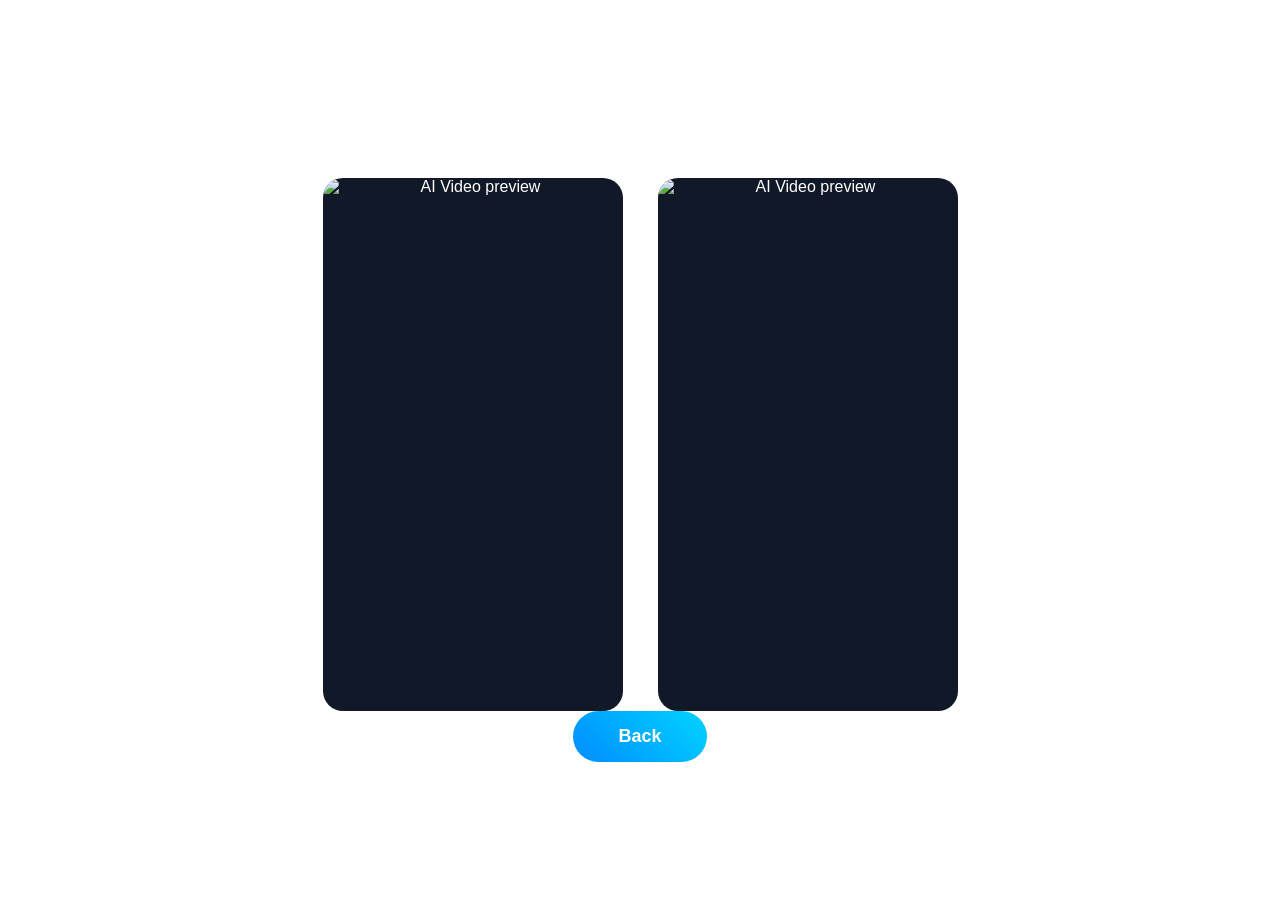
==== commit 51c50e2f: "Restore original portfolio; keep redesign work in portfolio-test" ====
--- a/ai-videos.html
+++ b/ai-videos.html
@@ -1,196 +1,24 @@
-<!doctype html>
-<html lang="en">
+<!DOCTYPE html>
+<html>
 <head>
-<meta charset="utf-8">
-<meta name="viewport" content="width=device-width, initial-scale=1">
-<meta name="theme-color" content="#10110f">
-<meta name="description" content="Explore my AI-generated video work.">
-<title>AI videos | Bilal Kamran</title>
-<link rel="icon" href="assets/images/profile.ico">
+<title>AI Videos | Bilal Kamran</title>
 <link rel="stylesheet" href="style.css">
-<script src="script.js" defer>
-</script>
 </head>
 <body>
-<a class="skip-link" href="#main">Skip to content</a>
-<header class="site-header">
-<a class="brand" href="index.html" aria-label="Bilal Kamran home">
-<span class="brand-symbol">b<span>.</span>
-</span>
-<span>BILAL<br>KAMRAN<span class="brand-dot">®</span>
-</span>
+<section>
+<h2>AI Generated Videos</h2>
+
+<div class="cards video-cards vertical-cards">
+<a rel="noopener" target="_blank" class="card video-card" href="video.html?url=https://drive.google.com/file/d/1SSKSe4ExkJfaGHB2hDy2I7KUxuWmXP2m/preview">
+<img class="video-thumb" src="https://drive.google.com/thumbnail?id=1SSKSe4ExkJfaGHB2hDy2I7KUxuWmXP2m" alt="AI Video preview">
 </a>
-<button class="menu-toggle" aria-expanded="false" aria-controls="navigation">Menu <span>
-<svg class="icon" viewBox="0 0 24 24" fill="none" stroke="currentColor" stroke-width="1.6" stroke-linecap="round" stroke-linejoin="round" aria-hidden="true">
-<path d="M12 4v16M4 12h16"/>
-</svg>
-</span>
-</button>
-<nav id="navigation" aria-label="Main navigation">
-<a href="index.html#portfolio">Work</a>
-<a href="index.html#services">Services</a>
-<a href="index.html#about">About</a>
-<a class="nav-contact" href="index.html#contact">Let’s talk <span>
-<svg class="icon" viewBox="0 0 24 24" fill="none" stroke="currentColor" stroke-width="1.6" stroke-linecap="round" stroke-linejoin="round" aria-hidden="true">
-<path d="M6 18 18 6M6 6h12v12"/>
-</svg>
-</span>
-</a>
-</nav>
-</header>
-<main id="main">
-<section class="collection-hero section-pad" id="top">
-<a class="text-link" href="index.html#portfolio">
-<svg class="icon" viewBox="0 0 24 24" fill="none" stroke="currentColor" stroke-width="1.6" stroke-linecap="round" stroke-linejoin="round" aria-hidden="true">
-<path d="M20 12H4m7-7-7 7 7 7"/>
-</svg> All work</a>
-<div class="eyebrow">THE COLLECTION / AI VIDEOS</div>
-<h1>Ideas beyond the ordinary.</h1>
-<p>Explore my AI-generated video work.</p>
-</section>
-<section class="work section-pad collection-work">
-<div class="collection-meta">
-<h2>AI videos</h2>
-<span>02 EDITS / PRESS PLAY</span>
-</div>
-<div class="project-grid">
-<article class="project" data-category="ai-videos" data-categories="ai-videos">
-<a class="project-link" href="video.html?url=https%3A%2F%2Fdrive.google.com%2Ffile%2Fd%2F1SSKSe4ExkJfaGHB2hDy2I7KUxuWmXP2m%2Fpreview" aria-label="Watch AI videos / 01">
-<div class="project-art art-ai-videos">
-<div class="art-type" aria-hidden="true">
-<span>AI videos</span>
-<strong>PLAY.</strong>
-<small>BILAL KAMRAN / SELECTED WORK</small>
-</div>
-<img src="https://drive.google.com/thumbnail?id=1SSKSe4ExkJfaGHB2hDy2I7KUxuWmXP2m&amp;sz=w800" alt="Preview of AI videos / 01" loading="lazy" decoding="async">
-<span class="project-index">01</span>
-<span class="play-icon" aria-hidden="true">
-<svg class="icon" viewBox="0 0 24 24" fill="none" stroke="currentColor" stroke-width="1.6" stroke-linecap="round" stroke-linejoin="round" aria-hidden="true">
-<path d="m8 5 11 7-11 7Z" fill="currentColor" stroke="none"/>
-</svg>
-</span>
-<span class="project-provider">Google Drive</span>
-</div>
-<div class="project-caption">
-<div>
-<span>AI videos</span>
-<h3>AI videos / 01</h3>
-</div>
-<span class="project-arrow" aria-hidden="true">
-<svg class="icon" viewBox="0 0 24 24" fill="none" stroke="currentColor" stroke-width="1.6" stroke-linecap="round" stroke-linejoin="round" aria-hidden="true">
-<path d="M6 18 18 6M6 6h12v12"/>
-</svg>
-</span>
-</div>
-</a>
-</article>
-<article class="project" data-category="ai-videos" data-categories="ai-videos">
-<a class="project-link" href="video.html?url=https%3A%2F%2Fdrive.google.com%2Ffile%2Fd%2F1vic1q8c7c0RLykvrFoA2ByBsp5j6Nu7o%2Fpreview" aria-label="Watch AI videos / 02">
-<div class="project-art art-ai-videos">
-<div class="art-type" aria-hidden="true">
-<span>AI videos</span>
-<strong>CUT.</strong>
-<small>BILAL KAMRAN / SELECTED WORK</small>
-</div>
-<img src="https://drive.google.com/thumbnail?id=1vic1q8c7c0RLykvrFoA2ByBsp5j6Nu7o&amp;sz=w800" alt="Preview of AI videos / 02" loading="lazy" decoding="async">
-<span class="project-index">02</span>
-<span class="play-icon" aria-hidden="true">
-<svg class="icon" viewBox="0 0 24 24" fill="none" stroke="currentColor" stroke-width="1.6" stroke-linecap="round" stroke-linejoin="round" aria-hidden="true">
-<path d="m8 5 11 7-11 7Z" fill="currentColor" stroke="none"/>
-</svg>
-</span>
-<span class="project-provider">Google Drive</span>
-</div>
-<div class="project-caption">
-<div>
-<span>AI videos</span>
-<h3>AI videos / 02</h3>
-</div>
-<span class="project-arrow" aria-hidden="true">
-<svg class="icon" viewBox="0 0 24 24" fill="none" stroke="currentColor" stroke-width="1.6" stroke-linecap="round" stroke-linejoin="round" aria-hidden="true">
-<path d="M6 18 18 6M6 6h12v12"/>
-</svg>
-</span>
-</div>
-</a>
-</article>
-</div>
-<nav class="collection-nav" aria-label="Work collections">
-<a href="long-videos.html" >Long videos <svg class="icon" viewBox="0 0 24 24" fill="none" stroke="currentColor" stroke-width="1.6" stroke-linecap="round" stroke-linejoin="round" aria-hidden="true">
-<path d="M6 18 18 6M6 6h12v12"/>
-</svg>
-</a>
-<a href="shorts.html" >Shorts & Reels <svg class="icon" viewBox="0 0 24 24" fill="none" stroke="currentColor" stroke-width="1.6" stroke-linecap="round" stroke-linejoin="round" aria-hidden="true">
-<path d="M6 18 18 6M6 6h12v12"/>
-</svg>
-</a>
-<a href="raw-edit-shorts.html" >Raw vs Edit <svg class="icon" viewBox="0 0 24 24" fill="none" stroke="currentColor" stroke-width="1.6" stroke-linecap="round" stroke-linejoin="round" aria-hidden="true">
-<path d="M6 18 18 6M6 6h12v12"/>
-</svg>
-</a>
-<a href="ai-videos.html" aria-current="page">AI videos <svg class="icon" viewBox="0 0 24 24" fill="none" stroke="currentColor" stroke-width="1.6" stroke-linecap="round" stroke-linejoin="round" aria-hidden="true">
-<path d="M6 18 18 6M6 6h12v12"/>
-</svg>
-</a>
-<a href="motion-graphics.html" >Motion graphics <svg class="icon" viewBox="0 0 24 24" fill="none" stroke="currentColor" stroke-width="1.6" stroke-linecap="round" stroke-linejoin="round" aria-hidden="true">
-<path d="M6 18 18 6M6 6h12v12"/>
-</svg>
-</a>
-</nav>
-</section>
-<section class="contact section-pad" id="contact">
-<div class="eyebrow">
-<span class="status-dot">
-</span> YOUR NEXT VIDEO STARTS HERE</div>
-<h2>Let’s make<br>
-<em>something move.</em>
-<span class="contact-arrow" aria-hidden="true">
-<svg class="icon" viewBox="0 0 24 24" fill="none" stroke="currentColor" stroke-width="1.6" stroke-linecap="round" stroke-linejoin="round" aria-hidden="true">
-<path d="M6 18 18 6M6 6h12v12"/>
-</svg>
-</span>
-</h2>
-<div class="contact-bottom">
-<p>Have footage. Have an idea.<br>Let’s turn it into something worth watching.</p>
-<a class="button button-dark" href="https://www.fiverr.com/btrexop" target="_blank" rel="noopener noreferrer">Start a project on Fiverr <span>
-<svg class="icon" viewBox="0 0 24 24" fill="none" stroke="currentColor" stroke-width="1.6" stroke-linecap="round" stroke-linejoin="round" aria-hidden="true">
-<path d="M6 18 18 6M6 6h12v12"/>
-</svg>
-</span>
+
+<a rel="noopener" target="_blank" class="card video-card" href="video.html?url=https://drive.google.com/file/d/1vic1q8c7c0RLykvrFoA2ByBsp5j6Nu7o/preview">
+<img class="video-thumb" src="https://drive.google.com/thumbnail?id=1vic1q8c7c0RLykvrFoA2ByBsp5j6Nu7o" alt="AI Video preview">
 </a>
 </div>
-<div class="contact-links">
-<a href="mailto:bilalkamran0310@gmail.com">bilalkamran0310@gmail.com <svg class="icon" viewBox="0 0 24 24" fill="none" stroke="currentColor" stroke-width="1.6" stroke-linecap="round" stroke-linejoin="round" aria-hidden="true">
-<path d="M6 18 18 6M6 6h12v12"/>
-</svg>
-</a>
-<button class="copy-email" type="button">Copy email <span>
-<svg class="icon" viewBox="0 0 24 24" fill="none" stroke="currentColor" stroke-width="1.6" stroke-linecap="round" stroke-linejoin="round" aria-hidden="true">
-<rect x="8" y="8" width="12" height="12" rx="1"/>
-<path d="M16 8V4H4v12h4"/>
-</svg>
-</span>
-</button>
-<a href="https://discord.com" target="_blank" rel="noopener noreferrer">Open Discord <svg class="icon" viewBox="0 0 24 24" fill="none" stroke="currentColor" stroke-width="1.6" stroke-linecap="round" stroke-linejoin="round" aria-hidden="true">
-<path d="M6 18 18 6M6 6h12v12"/>
-</svg>
-</a>
-<span class="copy-status" role="status" aria-live="polite">
-</span>
-</div>
+
+<a href="index.html"><button>Back</button></a>
 </section>
-</main>
-<footer class="footer">
-<a class="footer-name" href="index.html">BILAL KAMRAN<span>®</span>
-</a>
-<div>
-<span>© 2026 Bilal Kamran</span>
-<span>Video editor · Creative storyteller</span>
-<a href="#top">Back to top <svg class="icon" viewBox="0 0 24 24" fill="none" stroke="currentColor" stroke-width="1.6" stroke-linecap="round" stroke-linejoin="round" aria-hidden="true">
-<path d="M12 20V4m-7 7 7-7 7 7"/>
-</svg>
-</a>
-</div>
-</footer>
 </body>
 </html>
--- a/style.css
+++ b/style.css
@@ -1,303 +1,352 @@
-@import url('https://fonts.googleapis.com/css2?family=Barlow+Condensed:wght@600;700;800;900&family=DM+Sans:wght@400;500;600;700&display=swap');
-:root{--ink:#10110f;--paper:#f0f0e8;--lime:#c8f557;--muted:#a7a99e;--line:#30322c;--display:'Barlow Condensed','Arial Narrow',Impact,sans-serif;--body:'DM Sans',Arial,sans-serif}
-*{box-sizing:border-box}
-html{scroll-behavior:smooth;scroll-padding-top:100px}
-body{margin:0;background:var(--ink);color:var(--paper);font-family:var(--body);font-size:15px;line-height:1.6}
-a{color:inherit;text-decoration:none}
-button{font:inherit;cursor:pointer}
-button,a{-webkit-tap-highlight-color:transparent}
-button{color:inherit}
-button:focus-visible,a:focus-visible,summary:focus-visible{outline:3px solid #6b9e13;outline-offset:5px}
-img{max-width:100%;display:block}
-h1,h2,h3,p{margin:0}
-h1,h2{font-family:var(--display);font-weight:800;line-height:.95;letter-spacing:-.025em}
-h2{font-size:clamp(52px,6.2vw,84px)}
-h2 em,h1 em{font-style:italic}
-p{color:var(--muted)}
-[hidden]{display:none!important}
-.section-pad{padding:95px max(6vw,24px)}
-.eyebrow{display:flex;align-items:center;gap:10px;font-size:11px;font-weight:700;letter-spacing:1.8px}
-.status-dot{width:7px;height:7px;border-radius:50%;background:var(--lime);box-shadow:0 0 0 4px #c8f55713;flex-shrink:0}
-.site-header{padding:22px 6vw;display:flex;justify-content:space-between;align-items:center;border-bottom:1px solid var(--line);background:#10110ff2;position:relative;z-index:10}
-.brand{display:flex;gap:12px;align-items:center;font-size:12px;font-weight:700;line-height:1.15;letter-spacing:.8px;position:relative}
-.brand-symbol{font-family:Arial,sans-serif;font-size:45px;line-height:1;font-weight:900;letter-spacing:-6px;margin-right:4px}
-.brand-symbol span{color:var(--lime)}
-.brand-dot{font-size:9px;position:absolute;right:-12px;top:4px}
-.site-header nav{display:flex;align-items:center;gap:36px;font-size:13px}
-.site-header nav a:not(.nav-contact):hover{color:var(--lime)}
-.nav-contact{border:1px solid #4b4e43;padding:10px 20px;border-radius:4px;display:flex;gap:30px}
-.nav-contact:hover{background:var(--lime);color:var(--ink)}
-.menu-toggle{display:none}
-.hero{position:relative;padding-top:30px;padding-bottom:25px;overflow:hidden}
-.hero-topline{display:flex;align-items:center;justify-content:space-between}
-.hero-edition{font:10px monospace;color:#93978b;letter-spacing:1px}
-.hero-layout{display:grid;grid-template-columns:1.03fr 1fr;gap:40px;align-items:center;min-height:625px}
-.hero h1{font-size:clamp(75px,8.1vw,124px);line-height:.88;letter-spacing:-.025em;position:relative;z-index:1}
-.hero h1 em{color:var(--lime)}
-.outline-word{-webkit-text-stroke:1px #d3d8c7;color:transparent}
-.title-star{display:inline-block;color:var(--lime);font-size:.75em;margin-left:35px;vertical-align:top;font-weight:400;line-height:1.1}
-.hero-copy p{margin-top:28px;font-size:14px;line-height:1.8}
-.hero-actions{display:flex;gap:24px;align-items:center;margin-top:28px;flex-wrap:wrap}
-.button{display:inline-flex;align-items:center;justify-content:space-between;gap:35px;padding:15px 23px;font-size:12px;font-weight:700;border-radius:3px;border:1px solid transparent;transition:transform .2s,background .2s}
-.button:hover{transform:translateY(-3px)}
-.button span{font-size:18px;line-height:1}
-.button-lime{background:var(--lime);color:var(--ink)}
-.text-link{font-size:12px;font-weight:600;border-bottom:1px solid #757b66;padding-bottom:6px;display:inline-block}
-.text-link:hover{color:#88ac38}
-.hero-visual{position:relative;padding:30px 0 45px;min-width:0}
-.editor-window{position:relative;background:#1a1c17;border:1px solid #474b3a;border-radius:8px;transform:rotate(-5deg);box-shadow:0 30px 80px #0007;z-index:2;overflow:hidden}
-.editor-title{display:flex;justify-content:space-between;gap:10px;padding:13px 16px;font:9px monospace;letter-spacing:1px;color:#b3b9a5}
-.editor-title i{display:inline-block;width:5px;height:5px;border-radius:50%;background:var(--lime);margin-right:6px}
-.featured-frame{display:block;position:relative;aspect-ratio:16/10;overflow:hidden;background:#272d20;margin:0 10px}
-.featured-frame>img{position:absolute;width:100%;height:100%;object-fit:cover;filter:saturate(.72)}
-.featured-fallback{position:absolute;inset:0;background:radial-gradient(ellipse at 80% 0,#708446,transparent 70%),#242e1b;padding:30px}
-.featured-fallback span{font-family:var(--display);font-size:75px;line-height:1;font-weight:800;color:var(--lime)}
-.featured-overlay{position:absolute;inset:0;background:linear-gradient(transparent 30%,#0009)}
-.featured-play{position:absolute;top:45%;left:45%;width:54px;height:54px;display:grid;place-content:center;border:1px solid #fffa;border-radius:50%;background:#ffffff15;backdrop-filter:blur(6px);font-size:18px;transition:background .2s,transform .2s}
-.featured-frame:hover .featured-play{background:var(--lime);color:var(--ink);transform:scale(1.1)}
-.featured-label{position:absolute;bottom:20px;left:20px;right:20px;font-size:11px;font-weight:700;letter-spacing:2px;display:flex;justify-content:space-between}
-.timeline{position:relative;padding:12px 18px 18px}
-.time-ruler{display:flex;justify-content:space-between;font:8px monospace;color:#818873;padding-left:25px;padding-bottom:10px}
-.timeline-row{display:flex;gap:4px;margin-top:5px;align-items:center}
-.timeline-row>span{font:8px monospace;width:20px;color:#a8af97}
-.timeline-row i{height:24px;border-radius:2px;background:#73884e;flex:2;border:1px solid #a6bf77}
-.timeline-row i:nth-child(3){background:#a2b386;flex:1}
-.timeline-row i:nth-child(4){background:#667846;flex:1.5}
-.audio-track i{height:20px;background:repeating-linear-gradient(90deg,transparent 0 3px,#afcc77 3px 4px),#40502d;border-color:#657d45}
-.playhead{position:absolute;left:57%;top:10px;bottom:12px;width:1px;background:var(--lime)}
-.playhead:before{content:'';position:absolute;top:0;left:-4px;border:5px solid transparent;border-top-color:var(--lime)}
-.orbit{position:absolute;border:1px solid #c8f55721;width:112%;height:82%;border-radius:50%;top:15%;left:-8%;transform:rotate(-30deg)}
-.orbit-two{transform:rotate(35deg);width:100%;height:100%;top:0}
-.floating-note{position:absolute;z-index:3;right:-18px;bottom:14px;background:var(--lime);color:var(--ink);padding:20px 26px;transform:rotate(6deg);box-shadow:0 8px 20px #0005;display:grid;gap:5px}
-.floating-note span{font:8px monospace;letter-spacing:1px}
-.floating-note strong{font-family:var(--display);font-size:29px;line-height:1.2}
-.visual-caption{font:8px monospace;letter-spacing:1px;color:#939b83;display:flex;justify-content:space-between;margin:32px 10px 0}
-.hero-bottom{padding-top:22px;border-top:1px solid var(--line);display:flex;justify-content:space-between;align-items:center;font-size:9px;letter-spacing:1.5px;color:#b2b4a9}
-.hero-bottom b{color:var(--lime);margin:0 16px}
-.hero-bottom a span{margin-left:18px}
-.ticker{display:flex;justify-content:space-around;gap:32px;align-items:center;padding:21px 24px;background:var(--lime);color:var(--ink);overflow:hidden;white-space:nowrap;font-family:var(--display);font-size:27px;font-weight:700;letter-spacing:.5px}
-.ticker b{font-size:32px;line-height:1}
-.work{background:var(--paper);color:var(--ink)}
-.section-heading{display:flex;justify-content:space-between;gap:35px;align-items:flex-end;margin-bottom:45px}
-.section-heading .eyebrow{margin-bottom:20px}
-.section-heading p{font-size:13px;line-height:1.9;margin-bottom:4px}
-.work p,.about p{color:#606457}
-.filters{display:flex;flex-wrap:wrap;gap:9px;padding:0 0 28px;border-bottom:1px solid #d1d4c7;margin-bottom:35px}
-.filters button{background:transparent;border:1px solid #c5c9ba;padding:9px 16px;font-size:11px;border-radius:30px;transition:background .2s}
-.filters button:hover{background:#e0e4d4}
-.filters button[aria-pressed=true]{background:var(--ink);color:var(--paper);border-color:var(--ink)}
-.project-grid{display:grid;grid-template-columns:repeat(3,minmax(0,1fr));gap:36px 24px}
-.project-art{aspect-ratio:16/11;position:relative;overflow:hidden;background:#234436;color:#e8f7c0;border-radius:5px}
-.project-art>img{position:absolute;inset:0;width:100%;height:100%;object-fit:cover;transition:transform .5s,filter .3s}
-.project-art:after{content:'';position:absolute;inset:0;pointer-events:none;background:linear-gradient(#0002,transparent 40%,#0006)}
-.project-art img.is-broken,.featured-frame img.is-broken{display:none}
-.art-type{padding:28px;height:100%;display:flex;flex-direction:column;justify-content:center;gap:12px;background:repeating-linear-gradient(135deg,transparent 0 35px,#ffffff04 36px 37px)}
-.art-type span{font-size:10px;text-transform:uppercase;letter-spacing:2px}
-.art-type strong{font-family:var(--display);font-size:65px;line-height:.9;letter-spacing:-2px}
-.art-type small{font:7px monospace;letter-spacing:1px}
-.art-shorts{background:#d5e9a2;color:#2c4120}
-.art-raw-edit-shorts{background:#c9c6e3;color:#38334f}
-.art-ai-videos{background:#b0d8c6;color:#234a39}
-.art-motion-graphics{background:#e1b39a;color:#573024}
-.project-index{position:absolute;left:15px;top:15px;z-index:1;color:white;font:10px monospace;background:#10110f80;border:1px solid #fff4;padding:3px 8px;border-radius:20px}
-.project-provider{position:absolute;bottom:15px;left:15px;color:white;font:9px monospace;z-index:1;letter-spacing:1px}
-.play-icon{position:absolute;left:calc(50% - 24px);top:calc(50% - 24px);width:48px;height:48px;display:grid;place-content:center;border:1px solid #ffffffb0;background:#10110f55;backdrop-filter:blur(5px);border-radius:50%;color:white;z-index:2;font-size:13px;transition:transform .25s,background .25s}
-.project-link:hover img{transform:scale(1.05)}
-.project-link:hover .play-icon{background:var(--lime);color:var(--ink);border-color:var(--lime);transform:scale(1.1)}
-.project-caption{display:flex;justify-content:space-between;align-items:center;margin-top:15px}
-.project-caption div>span{font-size:9px;text-transform:uppercase;color:#747968;letter-spacing:1px}
-.project-caption h3{font-size:15px;font-weight:600;margin-top:3px}
-.project-arrow{font-size:25px}
-.gallery-bottom{display:flex;justify-content:space-between;align-items:center;gap:20px;margin-top:45px}
-.gallery-bottom p{font-size:12px}
-.button-outline{background:transparent;border-color:currentColor}
-.collections{margin-top:35px;border-top:1px solid #d1d4c7;padding-top:20px;font-size:12px}
-.collections summary{cursor:pointer;display:flex;justify-content:space-between}
-.collections>div{display:flex;flex-wrap:wrap;gap:15px 30px;padding-top:20px}
-.collections a:hover{text-decoration:underline}
-.services .section-heading{margin-bottom:40px}
-.services h2 em{color:var(--lime)}
-.service-row{border-top:1px solid var(--line);display:grid;grid-template-columns:45px 1fr 1fr 45px;align-items:center;gap:30px;padding:32px 0;transition:padding .25s,background .25s}
-.service-row:last-child{border-bottom:1px solid var(--line)}
-.service-number{font:11px monospace;color:#8a9180}
-.service-row h3{font-family:var(--display);font-size:34px;font-weight:600;line-height:1.1}
-.service-row p{font-size:12px;max-width:300px}
-.service-arrow{font-size:30px;text-align:right}
-.service-row:hover{padding-left:15px;padding-right:15px;background:#1b1f16}
-.service-row:hover h3,.service-row:hover .service-arrow{color:var(--lime)}
-.about{background:#e4e7da;color:var(--ink);display:grid;grid-template-columns:.85fr 1.15fr;gap:100px;align-items:center}
-.portrait-wrap{position:relative;max-width:420px;aspect-ratio:1/1.08;display:flex;align-items:center;justify-content:center;background:#cdd3bf;border-radius:4px}
-.portrait-grid{position:absolute;inset:0;background-image:linear-gradient(#a7b09466 1px,transparent 1px),linear-gradient(90deg,#a7b09466 1px,transparent 1px);background-size:30px 30px}
-.portrait-wrap img{width:83%;height:auto;filter:grayscale(1);mix-blend-mode:multiply;border-radius:50%;position:relative}
-.portrait-tag{position:absolute;bottom:24px;left:-15px;transform:rotate(-5deg);background:var(--ink);color:var(--paper);font:9px monospace;padding:13px 20px;letter-spacing:1px}
-.portrait-star{position:absolute;right:-25px;top:-35px;color:#75932f;font-size:110px;line-height:1}
-.about-copy .eyebrow{margin-bottom:25px}
-.about h2{font-size:clamp(46px,4.8vw,66px);margin-bottom:25px}
-.about-copy p{font-size:13px;line-height:1.9;margin-bottom:16px}
-.tool-tags{display:flex;gap:15px;flex-wrap:wrap;margin:25px 0}
-.tool-tags>span{display:flex;align-items:center;gap:10px;border:1px solid #bbc1ad;padding:8px 12px;font-size:10px}
-.tool-tags b{font-size:12px}
-.contact{background:var(--lime);color:var(--ink);position:relative;overflow:hidden}
-.contact .status-dot{background:var(--ink)}
-.contact h2{font-size:clamp(65px,8.7vw,124px);margin:30px 0 40px;position:relative;letter-spacing:-.025em;max-width:1100px}
-.contact-arrow{position:absolute;right:0;top:-15px;font-family:Arial,sans-serif;font-size:150px;font-weight:400}
-.contact-bottom{display:flex;justify-content:space-between;align-items:center;gap:30px}
-.contact p{color:#394920;font-size:13px}
-.button-dark{background:var(--ink);color:var(--paper)}
-.contact-links{display:flex;align-items:center;gap:24px;flex-wrap:wrap;margin-top:38px;padding-top:24px;border-top:1px solid #8fb238;font-size:11px}
-.contact-links a:hover{text-decoration:underline}
-.copy-email{padding:0;border:0;background:transparent;font-size:11px}
-.copy-email span{margin-left:10px}
-.copy-status{font-size:11px}
-.footer{padding:35px 6vw 25px}
-.footer-name{font-family:var(--display);font-size:clamp(42px,10.7vw,160px);font-weight:800;line-height:1.2;letter-spacing:-.025em;color:#34382d;display:block}
-.footer-name>span{font-family:Arial;font-size:20px;vertical-align:top;line-height:3}
-.footer>div{border-top:1px solid var(--line);display:flex;justify-content:space-between;gap:20px;padding-top:20px;font-size:10px;color:#b0b5a5}
-.collection-hero .eyebrow{margin-top:45px;margin-bottom:25px;color:var(--lime)}
-.collection-hero h1{font-size:clamp(60px,8vw,110px);max-width:800px}
-.collection-hero p{margin-top:25px}
-.collection-work{padding-top:50px}
-.collection-meta{display:flex;justify-content:space-between;align-items:center;gap:20px;margin-bottom:35px}
-.collection-meta h2{font-size:38px}
-.collection-meta>span{font:10px monospace}
-.collection-nav{display:flex;flex-wrap:wrap;gap:20px 30px;border-top:1px solid #c5cbbb;margin-top:50px;padding-top:25px;font-size:12px}
-.collection-nav [aria-current]{font-weight:700;text-decoration:underline;text-underline-offset:5px}
-.player-page{padding-top:40px;min-height:75vh}
-.player-heading{display:flex;align-items:center;justify-content:space-between;gap:20px;margin:35px 0}
-.player-heading h1{font-size:64px;margin-top:15px}
-.player-heading .eyebrow{color:var(--lime)}
-.player-shell{background:#000;aspect-ratio:16/9;border:1px solid var(--line);display:grid;place-items:center;position:relative}
-.player-shell iframe{width:100%;height:100%;border:0;position:absolute;inset:0}
-.player-shell>p{padding:30px;text-align:center}
-.player-help{font-size:12px;margin-top:20px}
-.skip-link{position:fixed;left:15px;top:-100px;z-index:50;background:var(--lime);color:var(--ink);padding:12px}
-.skip-link:focus{top:15px}
-.sr-only{position:absolute!important;width:1px;height:1px;overflow:hidden;clip-path:inset(50%);white-space:nowrap}
-.reveal{animation:arrive .65s ease both}
-@keyframes arrive{from{opacity:0;transform:translateY(12px)}
-to{opacity:1;transform:none}
-}
-
-@media(min-width:1600px){.section-pad,.site-header,.footer{padding-left:max(6vw,calc((100vw - 1400px)/2));padding-right:max(6vw,calc((100vw - 1400px)/2))}
-.hero-layout{min-height:720px}
-}
-
-@media(max-width:1000px){.hero-layout{gap:25px;min-height:570px}
-.hero h1{font-size:8.8vw}
-.hero-actions{gap:18px}
-.title-star{margin-left:15px}
-.floating-note{right:-8px;padding:16px}
-.about{gap:55px}
-.service-row{grid-template-columns:25px 1fr 1fr 25px;gap:20px}
-.contact-arrow{font-size:110px}
-.project-grid{gap:30px 18px}
-.art-type{padding:20px}
-.art-type strong{font-size:50px}
-}
-
-@media(max-width:760px){.section-pad{padding:65px 24px}
-.site-header{padding:18px 24px}
-.site-header nav{gap:20px}
-.hero{padding-top:28px;padding-bottom:24px}
-.hero-layout{grid-template-columns:1fr;gap:30px;padding-top:45px}
-.hero h1{font-size:clamp(82px,15.5vw,120px)}
-.hero-topline .eyebrow{font-size:9px;letter-spacing:1px}
-.hero-edition{display:none}
-.hero-copy p{max-width:420px}
-.hero-visual{max-width:510px;width:90%;margin:0 auto 15px;padding-bottom:45px}
-.editor-window{transform:rotate(-3deg)}
-.floating-note{bottom:10px;right:-20px}
-.hero-bottom{font-size:8px;letter-spacing:1px}
-.ticker{justify-content:flex-start;padding:15px 24px;font-size:23px;gap:25px}
-.section-heading{gap:25px}
-.section-heading p{font-size:12px;max-width:210px}
-.project-grid{grid-template-columns:repeat(2,minmax(0,1fr));gap:28px 18px}
-.project-art{aspect-ratio:4/3}
-.art-type strong{font-size:45px}
-.services .section-heading p{max-width:180px}
-.service-row{grid-template-columns:24px 1fr 25px;gap:18px;padding:25px 0}
-.service-row h3{font-size:31px}
-.service-row p{grid-column:2;max-width:400px}
-.service-arrow{grid-row:1;grid-column:3}
-.about{grid-template-columns:1fr;gap:50px}
-.portrait-wrap{width:75%;max-width:360px;margin:10px auto}
-.about-copy{max-width:540px}
-.contact h2{font-size:clamp(60px,10vw,90px)}
-.contact-arrow{font-size:90px;right:0;top:-5px}
-.contact-links{gap:18px}
-.footer{padding:30px 24px}
-.footer>div{font-size:9px;flex-wrap:wrap}
-.footer-name{font-size:12.7vw}
-.collection-hero h1{font-size:70px}
-}
-
-@media(max-width:520px){.brand{font-size:10px}
-.brand-symbol{font-size:37px}
-.menu-toggle{display:flex;gap:20px;align-items:center;background:transparent;border:1px solid #4b4e43;padding:8px 12px;font-size:12px}
-.site-header nav{display:none;position:absolute;top:100%;left:0;right:0;background:var(--ink);padding:24px;flex-direction:column;align-items:stretch;border-bottom:1px solid var(--line);gap:20px}
-.site-header nav.is-open{display:flex}
-.nav-contact{justify-content:space-between}
-.hero h1{font-size:19.1vw}
-.title-star{font-size:.7em;margin-left:20px}
-.hero-copy p{font-size:13px}
-.desktop-break{display:none}
-.hero-actions{gap:20px}
-.hero-actions .text-link{font-size:11px}
-.button{padding:13px 17px;gap:22px;font-size:11px}
-.hero-visual{width:94%;margin-top:15px}
-.floating-note{padding:14px 18px;right:-10px;bottom:18px}
-.floating-note strong{font-size:25px}
-.visual-caption{font-size:6px}
-.hero-bottom>span{font-size:7px}
-.hero-bottom b{margin:0 8px}
-.hero-bottom a{font-size:7px}
-.hero-bottom a span{margin-left:6px}
-.section-heading{display:block;margin-bottom:30px}
-.section-heading p{max-width:none;margin-top:22px}
-.section-heading h2{font-size:61px}
-.filters{gap:7px;margin-bottom:25px;padding-bottom:25px}
-.filters button{padding:8px 12px;font-size:10px}
-.project-grid{grid-template-columns:1fr;gap:30px}
-.project-art{aspect-ratio:16/10}
-.art-type{padding:30px}
-.art-type strong{font-size:68px}
-.project-caption h3{font-size:16px}
-.gallery-bottom{flex-direction:column;align-items:flex-start;margin-top:30px;gap:20px}
-.services .section-heading p{max-width:none}
-.service-row h3{font-size:29px}
-.service-row p{font-size:12px}
-.about h2{font-size:53px}
-.portrait-wrap{width:90%}
-.portrait-star{font-size:90px;right:-15px}
-.contact h2{font-size:14vw;line-height:1}
-.contact-arrow{position:static;display:inline-block;font-size:70px;margin:10px 0 0 20px;vertical-align:middle;line-height:.7}
-.contact-bottom{align-items:flex-start;flex-direction:column}
-.contact-links{gap:18px;font-size:10px}
-.contact-links>a:first-child{flex-basis:100%}
-.footer>div{gap:12px}
-.footer>div>span:nth-child(2){display:none}
-.footer-name>span{font-size:12px}
-.collection-hero h1{font-size:60px}
-.collection-meta{align-items:flex-start;flex-direction:column;gap:12px}
-.player-heading{align-items:flex-start;flex-direction:column}
-.player-heading h1{font-size:54px}
-.player-heading .eyebrow{font-size:9px}
-.player-page{padding-left:16px;padding-right:16px}
-.player-shell{aspect-ratio:9/13}
-.player-help{line-height:1.8}
-.collection-nav{font-size:11px}
-}
-
-@media(prefers-reduced-motion:reduce){html{scroll-behavior:auto}
-*,*:before,*:after{animation:none!important;transition:none!important}
-}
-
-.icon{display:inline-block;width:1em;height:1em;vertical-align:-.13em;flex-shrink:0}
-.title-star{font-size:.76em}
-.title-star .icon{vertical-align:0}
-.ticker>.icon{width:30px;height:30px}
-.featured-play .icon{width:18px;height:18px}
-.featured-label .icon{width:15px;height:15px}
-.contact-arrow .icon{vertical-align:0}
-.floating-note strong>.icon{width:18px;height:18px}
-.hero-copy{animation:arrive .6s ease both}
+* {
+  margin: 0;
+  padding: 0;
+  box-sizing: border-box;
+  font-family: Arial, sans-serif;
+}
+
+html {
+  scroll-behavior: smooth;
+}
+
+body {
+  background: transparent;
+  color: white;
+  overflow-x: hidden;
+  position: relative;
+  min-height: 100vh;
+}
+
+/* Canvas container sits cleanly at z-index 0 behind page content */
+.video-background-container {
+  position: fixed;
+  inset: 0;
+  width: 100%;
+  height: 100%;
+  z-index: 0;
+  pointer-events: none;
+}
+
+nav,
+.hero,
+section,
+footer {
+  position: relative;
+  z-index: 1;
+}
+
+/* Navbar */
+nav {
+  position: fixed;
+  top: 0;
+  width: 100%;
+  display: flex;
+  justify-content: space-between;
+  align-items: center;
+  padding: 20px 8%;
+  background: #050816dd;
+  backdrop-filter: blur(12px);
+  z-index: 1000;
+}
+
+.logo {
+  font-size: 28px;
+}
+
+.logo span,
+.hero span {
+  color: #00aaff;
+}
+
+.nav-links {
+  display: flex;
+  gap: 22px;
+}
+
+.nav-links a {
+  color: white;
+  text-decoration: none;
+}
+
+.nav-links a:hover {
+  color: #00aaff;
+}
+
+/* Page Loader */
+.page-loader {
+  position: fixed;
+  inset: 0;
+  background: #050816;
+  z-index: 9999;
+  display: flex;
+  align-items: center;
+  justify-content: center;
+  animation: hideLoader 1.5s forwards;
+}
+
+.page-loader div {
+  width: 70px;
+  height: 70px;
+  border: 5px solid #00aaff;
+  border-top-color: transparent;
+  border-radius: 50%;
+  animation: spin 1s linear infinite;
+}
+
+@keyframes spin {
+  to {
+    transform: rotate(360deg);
+  }
+}
+
+@keyframes hideLoader {
+  to {
+    opacity: 0;
+    visibility: hidden;
+  }
+}
+
+/* Hero Section */
+.hero {
+  height: 100vh;
+  display: flex;
+  align-items: center;
+  padding: 0 10%;
+  position: relative;
+  overflow: hidden;
+}
+
+.timeline-bg {
+  position: absolute;
+  inset: 0;
+  background:
+    repeating-linear-gradient(90deg, transparent 0 80px, #00aaff22 81px),
+    repeating-linear-gradient(0deg, transparent 0 60px, #00aaff18 61px);
+  animation: timeline 10s linear infinite;
+  opacity: 0.35;
+  pointer-events: none;
+}
+
+@keyframes timeline {
+  to {
+    transform: translateX(-160px);
+  }
+}
+
+.hero-content {
+  width: 100%;
+  z-index: 1;
+}
+
+.hero h1 {
+  font-size: 60px;
+}
+
+.hero p {
+  max-width: 650px;
+  margin: 20px 0;
+  font-size: 20px;
+  line-height: 1.6;
+}
+
+.hero-row {
+  display: flex;
+  align-items: center;
+  gap: 60px;
+}
+
+.buttons a {
+  text-decoration: none;
+}
+
+.buttons button,
+button {
+  padding: 15px 45px;
+  border: 0;
+  border-radius: 35px;
+  background: linear-gradient(45deg, #008cff, #00d4ff);
+  color: white;
+  cursor: pointer;
+  font-size: 18px;
+  font-weight: bold;
+  transition: 0.3s;
+}
+
+.buttons button:hover,
+button:hover {
+  transform: translateY(-6px) scale(1.05);
+  box-shadow: 0 0 35px #00aaff;
+}
+
+/* Sections & Cards */
+section {
+  padding: 100px 10%;
+  text-align: center;
+}
+
+section h2 {
+  font-size: 38px;
+  margin-bottom: 35px;
+}
+
+.about-box {
+  background: rgba(17, 24, 39, 0.78);
+  backdrop-filter: blur(10px);
+  padding: 35px;
+  border-radius: 25px;
+  max-width: 900px;
+  margin: auto;
+  display: flex;
+  align-items: center;
+  gap: 30px;
+  transition: 0.4s;
+}
+
+.about-box:hover {
+  transform: translateY(-10px);
+  box-shadow: 0 0 35px #00aaff;
+}
+
+.reveal {
+  animation: reveal 1s ease;
+}
+
+@keyframes reveal {
+  from {
+    opacity: 0;
+    transform: translateY(50px);
+  }
+  to {
+    opacity: 1;
+    transform: translateY(0);
+  }
+}
+
+.cards {
+  display: flex;
+  justify-content: center;
+  gap: 30px;
+  flex-wrap: wrap;
+}
+
+.card {
+  background: rgba(17, 24, 39, 0.78);
+  backdrop-filter: blur(10px);
+  padding: 25px;
+  border-radius: 20px;
+  transition: 0.4s;
+  text-decoration: none;
+  color: white;
+}
+
+.card:hover {
+  transform: translateY(-10px) scale(1.03);
+  box-shadow: 0 0 35px #00aaff;
+}
+
+.profile {
+  width: 170px;
+  height: 170px;
+  border-radius: 50%;
+  object-fit: cover;
+}
+
+.contact-cards .contact-card {
+  width: 220px;
+  height: 180px;
+  display: flex;
+  flex-direction: column;
+  align-items: center;
+  justify-content: center;
+}
+
+.contact-card div {
+  font-size: 45px;
+  margin-bottom: 12px;
+}
+
+.contact-card p {
+  color: #aaa;
+}
+
+/* Responsive Breakpoints */
+@media (max-width: 768px) {
+  .hero h1 {
+    font-size: 42px;
+  }
+
+  .hero-row {
+    flex-direction: column;
+    gap: 20px;
+  }
+
+  .nav-links {
+    display: none;
+  }
+
+  .about-box {
+    flex-direction: column;
+  }
+
+  .card {
+    width: 90%;
+  }
+}
+
+/* Video Portfolio Cards */
+.video-cards {
+  display: grid;
+  grid-template-columns: repeat(auto-fit, minmax(260px, 1fr));
+  gap: 35px;
+  max-width: 1200px;
+  margin: 0 auto;
+  align-items: center;
+}
+
+.video-card {
+  padding: 0 !important;
+  overflow: hidden;
+  display: block;
+  width: 100%;
+  max-width: 360px;
+  margin: auto;
+  background: #111827;
+  border-radius: 20px;
+}
+
+.video-thumb {
+  display: block;
+  width: 100%;
+  height: 100%;
+  object-fit: cover;
+}
+
+.video-cards .video-card {
+  aspect-ratio: 16 / 9;
+}
+
+.vertical-cards .video-card,
+.vertical-card {
+  aspect-ratio: 9 / 16;
+  max-width: 300px;
+}
+
+.vertical-cards {
+  grid-template-columns: repeat(auto-fit, minmax(220px, 300px));
+  justify-content: center;
+}
+
+@media (max-width: 768px) {
+  .video-cards {
+    grid-template-columns: 1fr;
+  }
+
+  .video-card {
+    max-width: 95%;
+  }
+
+  .vertical-cards .video-card,
+  .vertical-card {
+    max-width: 260px;
+  }
+}
